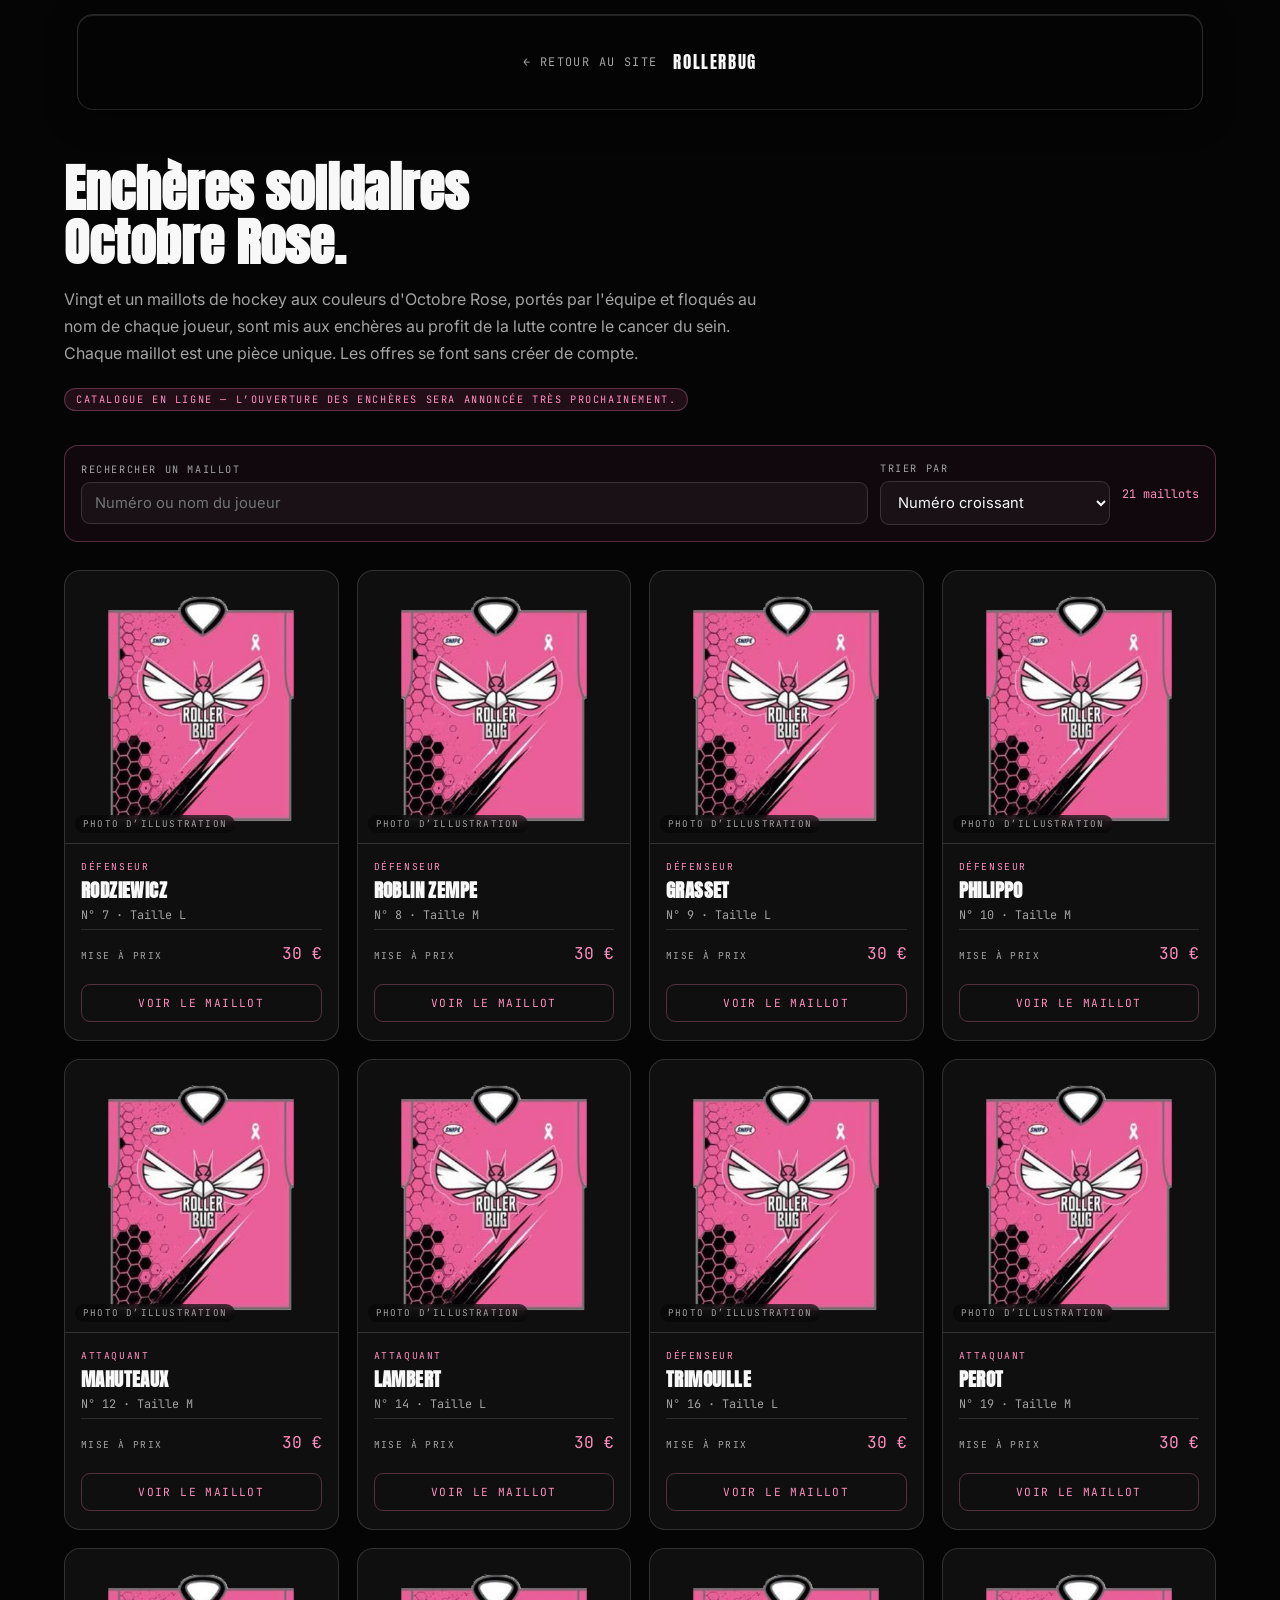
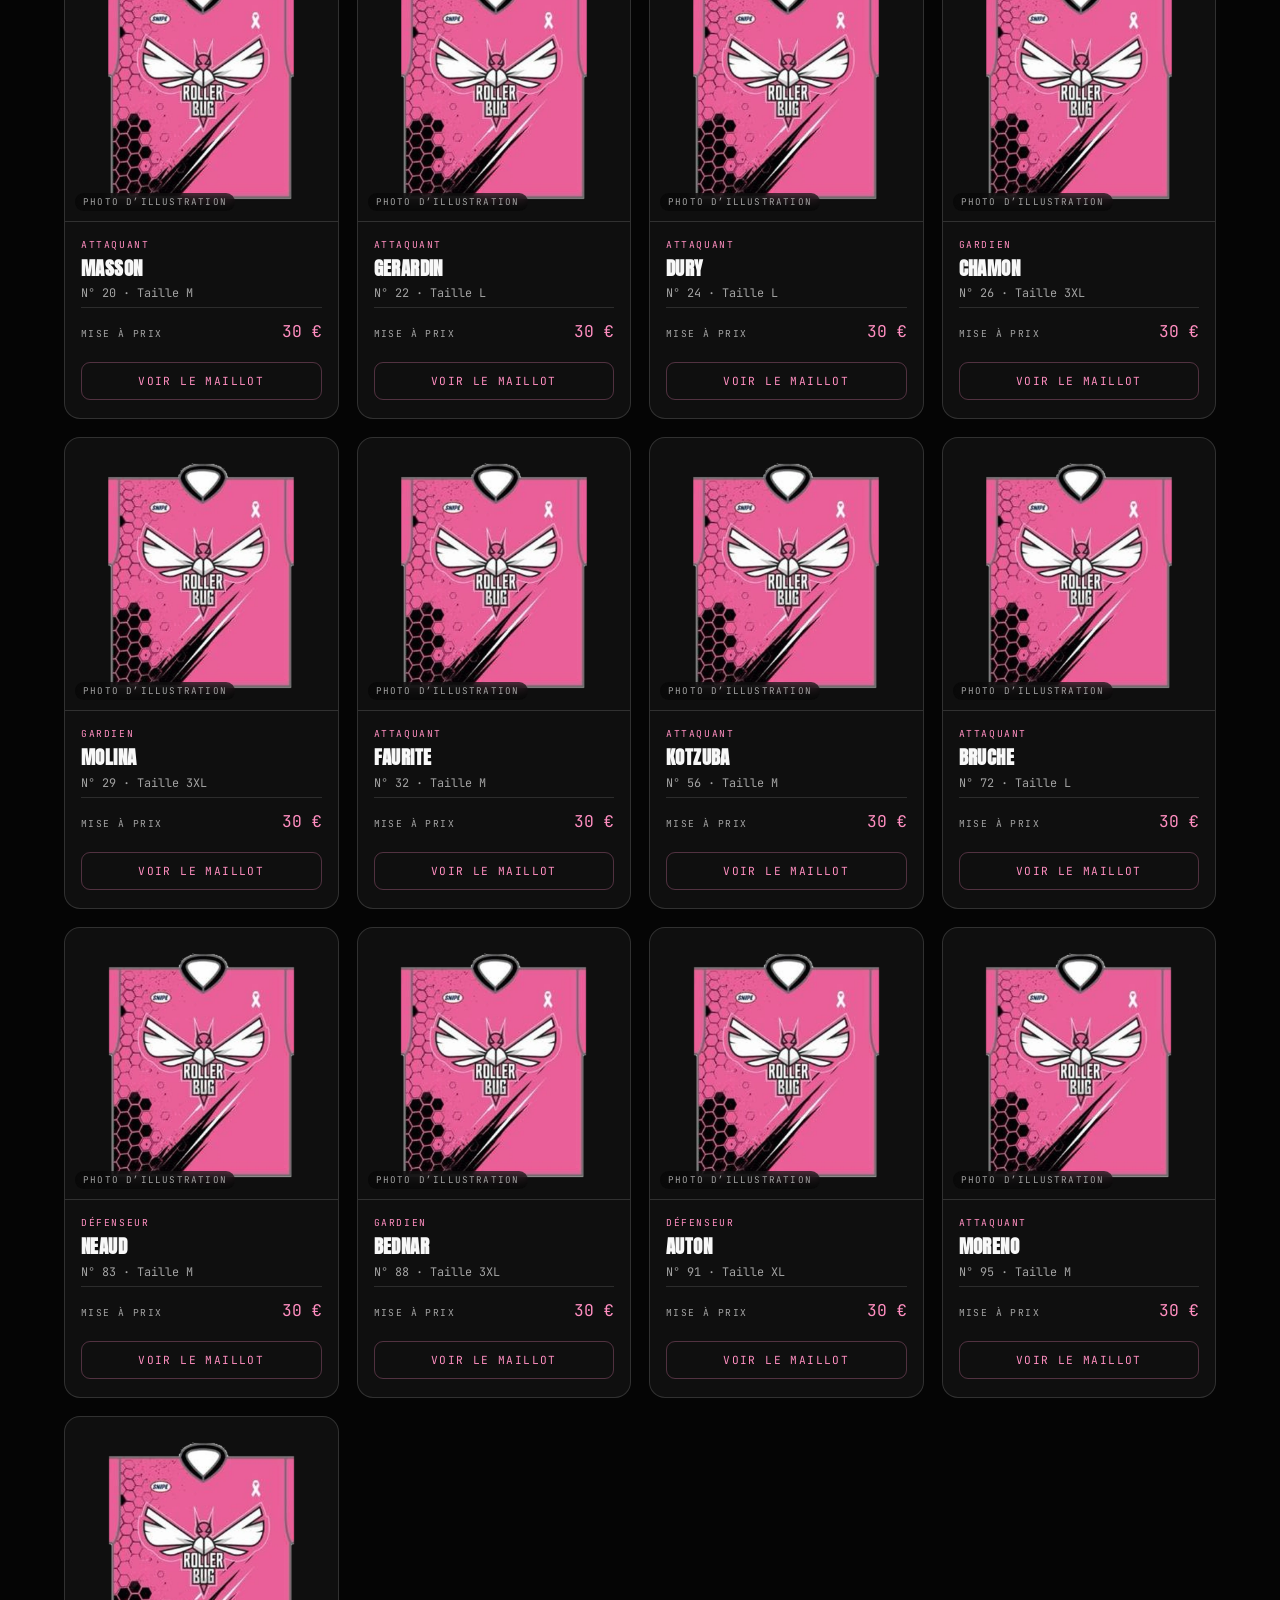
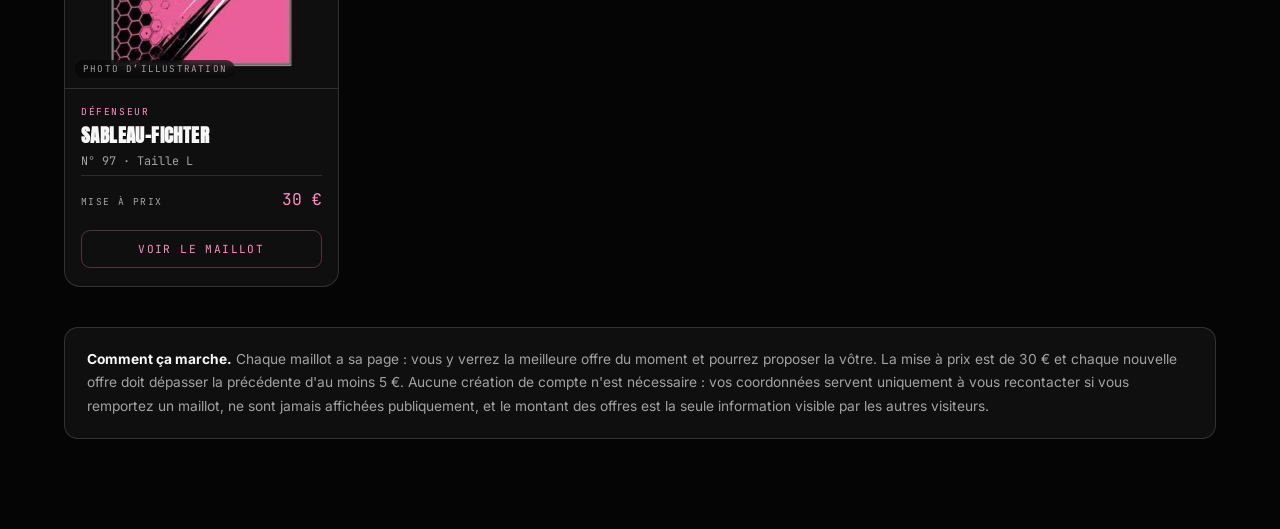
==== octobre-rose/index.html @ 17c829af "Mise a jour du site - 24/10/2026 13:17:34,67" ====
<!DOCTYPE html>
<html lang="fr" class="no-js">
<head>
<meta charset="UTF-8">
<meta name="viewport" content="width=device-width, initial-scale=1">
<title>Enchères solidaires Octobre Rose — Roller Bug Saint-Médard</title>
<meta name="description" content="Vingt et un maillots de hockey aux couleurs d'Octobre Rose mis aux enchères par le Roller Bug Saint-Médard, au profit de la lutte contre le cancer du sein.">
<link rel="icon" href="../images/logo.webp">
<link rel="preconnect" href="https://fonts.googleapis.com">
<link rel="preconnect" href="https://fonts.gstatic.com" crossorigin>
<link href="https://fonts.googleapis.com/css2?family=Anton&family=Inter:wght@400;500;600;700;800&family=JetBrains+Mono:wght@500;700&display=swap" rel="stylesheet">
<link rel="stylesheet" href="../css/style.css">
<link rel="stylesheet" href="../css/encheres.css">
</head>
<body>

<header class="or-entete">
  <div class="or-entete-inner">
    <a class="or-retour" href="../index.html">← Retour au site</a>
    <a class="or-marque" href="../index.html">ROLLERBUG</a>
  </div>
</header>

<main class="or-page">

  <h1 class="or-titre-page">Enchères solidaires<br>Octobre Rose.</h1>
  <p class="or-chapo">
    Vingt et un maillots de hockey aux couleurs d'Octobre Rose, portés par
    l'équipe et floqués au nom de chaque joueur, sont mis aux enchères au
    profit de la lutte contre le cancer du sein. Chaque maillot est une pièce
    unique. Les offres se font sans créer de compte.
  </p>

  <!-- Statut de l'opération, écrit par js/encheres-catalogue.js. Le contenu
       ci-dessous reste affiché si le JavaScript ne répond pas. -->
  <p id="orStatut" style="margin-top:20px;">
    <span class="or-badge">Catalogue en ligne — l'ouverture des enchères sera annoncée très prochainement.</span>
  </p>

  <div class="or-filtres">
    <div class="or-champ">
      <label for="orRecherche">Rechercher un maillot</label>
      <input type="search" id="orRecherche" placeholder="Numéro ou nom du joueur" autocomplete="off">
    </div>
    <div class="or-champ" style="flex:0 1 230px;">
      <label for="orTri">Trier par</label>
      <select id="orTri">
        <option value="numero">Numéro croissant</option>
        <option value="nom">Nom du joueur</option>
        <option value="offre-desc">Enchère la plus élevée</option>
        <option value="offre-asc">Enchère la moins élevée</option>
      </select>
    </div>
    <span class="or-compte" id="orCompte">21 maillots</span>
  </div>

  <!-- Contenu de secours : les 21 cartes écrites en dur, comme partout
       ailleurs sur le site. Elles s'affichent telles quelles sans JavaScript,
       et js/encheres-catalogue.js les remplace par les montants à jour.
       À régénérer avec les données — ne pas modifier une carte à la main. -->
  <div class="or-grille" id="orGrille">
      <a class="or-maillot" href="maillot.html?n=7"><div class="or-maillot-visuel" style="background-image:url(&quot;../images/octobre-rose/maillot-exemple.webp&quot;);" role="img" aria-label="Modèle du maillot Octobre Rose du Roller Bug"><span class="or-maillot-attente">Photo d’illustration</span></div><div class="or-maillot-corps"><span class="or-maillot-poste">Défenseur</span><h3 class="or-maillot-nom">RODZIEWICZ</h3><span class="or-maillot-meta">N° 7 · Taille L</span><div class="or-maillot-prix"><span class="or-maillot-prix-libelle">Mise à prix</span><span class="or-maillot-prix-valeur">30 €</span></div><span class="or-maillot-action">Voir le maillot</span></div></a>
      <a class="or-maillot" href="maillot.html?n=8"><div class="or-maillot-visuel" style="background-image:url(&quot;../images/octobre-rose/maillot-exemple.webp&quot;);" role="img" aria-label="Modèle du maillot Octobre Rose du Roller Bug"><span class="or-maillot-attente">Photo d’illustration</span></div><div class="or-maillot-corps"><span class="or-maillot-poste">Défenseur</span><h3 class="or-maillot-nom">ROBLIN ZEMPE</h3><span class="or-maillot-meta">N° 8 · Taille M</span><div class="or-maillot-prix"><span class="or-maillot-prix-libelle">Mise à prix</span><span class="or-maillot-prix-valeur">30 €</span></div><span class="or-maillot-action">Voir le maillot</span></div></a>
      <a class="or-maillot" href="maillot.html?n=9"><div class="or-maillot-visuel" style="background-image:url(&quot;../images/octobre-rose/maillot-exemple.webp&quot;);" role="img" aria-label="Modèle du maillot Octobre Rose du Roller Bug"><span class="or-maillot-attente">Photo d’illustration</span></div><div class="or-maillot-corps"><span class="or-maillot-poste">Défenseur</span><h3 class="or-maillot-nom">GRASSET</h3><span class="or-maillot-meta">N° 9 · Taille L</span><div class="or-maillot-prix"><span class="or-maillot-prix-libelle">Mise à prix</span><span class="or-maillot-prix-valeur">30 €</span></div><span class="or-maillot-action">Voir le maillot</span></div></a>
      <a class="or-maillot" href="maillot.html?n=10"><div class="or-maillot-visuel" style="background-image:url(&quot;../images/octobre-rose/maillot-exemple.webp&quot;);" role="img" aria-label="Modèle du maillot Octobre Rose du Roller Bug"><span class="or-maillot-attente">Photo d’illustration</span></div><div class="or-maillot-corps"><span class="or-maillot-poste">Défenseur</span><h3 class="or-maillot-nom">PHILIPPO</h3><span class="or-maillot-meta">N° 10 · Taille M</span><div class="or-maillot-prix"><span class="or-maillot-prix-libelle">Mise à prix</span><span class="or-maillot-prix-valeur">30 €</span></div><span class="or-maillot-action">Voir le maillot</span></div></a>
      <a class="or-maillot" href="maillot.html?n=12"><div class="or-maillot-visuel" style="background-image:url(&quot;../images/octobre-rose/maillot-exemple.webp&quot;);" role="img" aria-label="Modèle du maillot Octobre Rose du Roller Bug"><span class="or-maillot-attente">Photo d’illustration</span></div><div class="or-maillot-corps"><span class="or-maillot-poste">Attaquant</span><h3 class="or-maillot-nom">MAHUTEAUX</h3><span class="or-maillot-meta">N° 12 · Taille M</span><div class="or-maillot-prix"><span class="or-maillot-prix-libelle">Mise à prix</span><span class="or-maillot-prix-valeur">30 €</span></div><span class="or-maillot-action">Voir le maillot</span></div></a>
      <a class="or-maillot" href="maillot.html?n=14"><div class="or-maillot-visuel" style="background-image:url(&quot;../images/octobre-rose/maillot-exemple.webp&quot;);" role="img" aria-label="Modèle du maillot Octobre Rose du Roller Bug"><span class="or-maillot-attente">Photo d’illustration</span></div><div class="or-maillot-corps"><span class="or-maillot-poste">Attaquant</span><h3 class="or-maillot-nom">LAMBERT</h3><span class="or-maillot-meta">N° 14 · Taille L</span><div class="or-maillot-prix"><span class="or-maillot-prix-libelle">Mise à prix</span><span class="or-maillot-prix-valeur">30 €</span></div><span class="or-maillot-action">Voir le maillot</span></div></a>
      <a class="or-maillot" href="maillot.html?n=16"><div class="or-maillot-visuel" style="background-image:url(&quot;../images/octobre-rose/maillot-exemple.webp&quot;);" role="img" aria-label="Modèle du maillot Octobre Rose du Roller Bug"><span class="or-maillot-attente">Photo d’illustration</span></div><div class="or-maillot-corps"><span class="or-maillot-poste">Défenseur</span><h3 class="or-maillot-nom">TRIMOUILLE</h3><span class="or-maillot-meta">N° 16 · Taille L</span><div class="or-maillot-prix"><span class="or-maillot-prix-libelle">Mise à prix</span><span class="or-maillot-prix-valeur">30 €</span></div><span class="or-maillot-action">Voir le maillot</span></div></a>
      <a class="or-maillot" href="maillot.html?n=19"><div class="or-maillot-visuel" style="background-image:url(&quot;../images/octobre-rose/maillot-exemple.webp&quot;);" role="img" aria-label="Modèle du maillot Octobre Rose du Roller Bug"><span class="or-maillot-attente">Photo d’illustration</span></div><div class="or-maillot-corps"><span class="or-maillot-poste">Attaquant</span><h3 class="or-maillot-nom">PEROT</h3><span class="or-maillot-meta">N° 19 · Taille M</span><div class="or-maillot-prix"><span class="or-maillot-prix-libelle">Mise à prix</span><span class="or-maillot-prix-valeur">30 €</span></div><span class="or-maillot-action">Voir le maillot</span></div></a>
      <a class="or-maillot" href="maillot.html?n=20"><div class="or-maillot-visuel" style="background-image:url(&quot;../images/octobre-rose/maillot-exemple.webp&quot;);" role="img" aria-label="Modèle du maillot Octobre Rose du Roller Bug"><span class="or-maillot-attente">Photo d’illustration</span></div><div class="or-maillot-corps"><span class="or-maillot-poste">Attaquant</span><h3 class="or-maillot-nom">MASSON</h3><span class="or-maillot-meta">N° 20 · Taille M</span><div class="or-maillot-prix"><span class="or-maillot-prix-libelle">Mise à prix</span><span class="or-maillot-prix-valeur">30 €</span></div><span class="or-maillot-action">Voir le maillot</span></div></a>
      <a class="or-maillot" href="maillot.html?n=22"><div class="or-maillot-visuel" style="background-image:url(&quot;../images/octobre-rose/maillot-exemple.webp&quot;);" role="img" aria-label="Modèle du maillot Octobre Rose du Roller Bug"><span class="or-maillot-attente">Photo d’illustration</span></div><div class="or-maillot-corps"><span class="or-maillot-poste">Attaquant</span><h3 class="or-maillot-nom">GERARDIN</h3><span class="or-maillot-meta">N° 22 · Taille L</span><div class="or-maillot-prix"><span class="or-maillot-prix-libelle">Mise à prix</span><span class="or-maillot-prix-valeur">30 €</span></div><span class="or-maillot-action">Voir le maillot</span></div></a>
      <a class="or-maillot" href="maillot.html?n=24"><div class="or-maillot-visuel" style="background-image:url(&quot;../images/octobre-rose/maillot-exemple.webp&quot;);" role="img" aria-label="Modèle du maillot Octobre Rose du Roller Bug"><span class="or-maillot-attente">Photo d’illustration</span></div><div class="or-maillot-corps"><span class="or-maillot-poste">Attaquant</span><h3 class="or-maillot-nom">DURY</h3><span class="or-maillot-meta">N° 24 · Taille L</span><div class="or-maillot-prix"><span class="or-maillot-prix-libelle">Mise à prix</span><span class="or-maillot-prix-valeur">30 €</span></div><span class="or-maillot-action">Voir le maillot</span></div></a>
      <a class="or-maillot" href="maillot.html?n=26"><div class="or-maillot-visuel" style="background-image:url(&quot;../images/octobre-rose/maillot-exemple.webp&quot;);" role="img" aria-label="Modèle du maillot Octobre Rose du Roller Bug"><span class="or-maillot-attente">Photo d’illustration</span></div><div class="or-maillot-corps"><span class="or-maillot-poste">Gardien</span><h3 class="or-maillot-nom">CHAMON</h3><span class="or-maillot-meta">N° 26 · Taille 3XL</span><div class="or-maillot-prix"><span class="or-maillot-prix-libelle">Mise à prix</span><span class="or-maillot-prix-valeur">30 €</span></div><span class="or-maillot-action">Voir le maillot</span></div></a>
      <a class="or-maillot" href="maillot.html?n=29"><div class="or-maillot-visuel" style="background-image:url(&quot;../images/octobre-rose/maillot-exemple.webp&quot;);" role="img" aria-label="Modèle du maillot Octobre Rose du Roller Bug"><span class="or-maillot-attente">Photo d’illustration</span></div><div class="or-maillot-corps"><span class="or-maillot-poste">Gardien</span><h3 class="or-maillot-nom">MOLINA</h3><span class="or-maillot-meta">N° 29 · Taille 3XL</span><div class="or-maillot-prix"><span class="or-maillot-prix-libelle">Mise à prix</span><span class="or-maillot-prix-valeur">30 €</span></div><span class="or-maillot-action">Voir le maillot</span></div></a>
      <a class="or-maillot" href="maillot.html?n=32"><div class="or-maillot-visuel" style="background-image:url(&quot;../images/octobre-rose/maillot-exemple.webp&quot;);" role="img" aria-label="Modèle du maillot Octobre Rose du Roller Bug"><span class="or-maillot-attente">Photo d’illustration</span></div><div class="or-maillot-corps"><span class="or-maillot-poste">Attaquant</span><h3 class="or-maillot-nom">FAURITE</h3><span class="or-maillot-meta">N° 32 · Taille M</span><div class="or-maillot-prix"><span class="or-maillot-prix-libelle">Mise à prix</span><span class="or-maillot-prix-valeur">30 €</span></div><span class="or-maillot-action">Voir le maillot</span></div></a>
      <a class="or-maillot" href="maillot.html?n=56"><div class="or-maillot-visuel" style="background-image:url(&quot;../images/octobre-rose/maillot-exemple.webp&quot;);" role="img" aria-label="Modèle du maillot Octobre Rose du Roller Bug"><span class="or-maillot-attente">Photo d’illustration</span></div><div class="or-maillot-corps"><span class="or-maillot-poste">Attaquant</span><h3 class="or-maillot-nom">KOTZUBA</h3><span class="or-maillot-meta">N° 56 · Taille M</span><div class="or-maillot-prix"><span class="or-maillot-prix-libelle">Mise à prix</span><span class="or-maillot-prix-valeur">30 €</span></div><span class="or-maillot-action">Voir le maillot</span></div></a>
      <a class="or-maillot" href="maillot.html?n=72"><div class="or-maillot-visuel" style="background-image:url(&quot;../images/octobre-rose/maillot-exemple.webp&quot;);" role="img" aria-label="Modèle du maillot Octobre Rose du Roller Bug"><span class="or-maillot-attente">Photo d’illustration</span></div><div class="or-maillot-corps"><span class="or-maillot-poste">Attaquant</span><h3 class="or-maillot-nom">BRUCHE</h3><span class="or-maillot-meta">N° 72 · Taille L</span><div class="or-maillot-prix"><span class="or-maillot-prix-libelle">Mise à prix</span><span class="or-maillot-prix-valeur">30 €</span></div><span class="or-maillot-action">Voir le maillot</span></div></a>
      <a class="or-maillot" href="maillot.html?n=83"><div class="or-maillot-visuel" style="background-image:url(&quot;../images/octobre-rose/maillot-exemple.webp&quot;);" role="img" aria-label="Modèle du maillot Octobre Rose du Roller Bug"><span class="or-maillot-attente">Photo d’illustration</span></div><div class="or-maillot-corps"><span class="or-maillot-poste">Défenseur</span><h3 class="or-maillot-nom">NEAUD</h3><span class="or-maillot-meta">N° 83 · Taille M</span><div class="or-maillot-prix"><span class="or-maillot-prix-libelle">Mise à prix</span><span class="or-maillot-prix-valeur">30 €</span></div><span class="or-maillot-action">Voir le maillot</span></div></a>
      <a class="or-maillot" href="maillot.html?n=88"><div class="or-maillot-visuel" style="background-image:url(&quot;../images/octobre-rose/maillot-exemple.webp&quot;);" role="img" aria-label="Modèle du maillot Octobre Rose du Roller Bug"><span class="or-maillot-attente">Photo d’illustration</span></div><div class="or-maillot-corps"><span class="or-maillot-poste">Gardien</span><h3 class="or-maillot-nom">BEDNAR</h3><span class="or-maillot-meta">N° 88 · Taille 3XL</span><div class="or-maillot-prix"><span class="or-maillot-prix-libelle">Mise à prix</span><span class="or-maillot-prix-valeur">30 €</span></div><span class="or-maillot-action">Voir le maillot</span></div></a>
      <a class="or-maillot" href="maillot.html?n=91"><div class="or-maillot-visuel" style="background-image:url(&quot;../images/octobre-rose/maillot-exemple.webp&quot;);" role="img" aria-label="Modèle du maillot Octobre Rose du Roller Bug"><span class="or-maillot-attente">Photo d’illustration</span></div><div class="or-maillot-corps"><span class="or-maillot-poste">Défenseur</span><h3 class="or-maillot-nom">AUTON</h3><span class="or-maillot-meta">N° 91 · Taille XL</span><div class="or-maillot-prix"><span class="or-maillot-prix-libelle">Mise à prix</span><span class="or-maillot-prix-valeur">30 €</span></div><span class="or-maillot-action">Voir le maillot</span></div></a>
      <a class="or-maillot" href="maillot.html?n=95"><div class="or-maillot-visuel" style="background-image:url(&quot;../images/octobre-rose/maillot-exemple.webp&quot;);" role="img" aria-label="Modèle du maillot Octobre Rose du Roller Bug"><span class="or-maillot-attente">Photo d’illustration</span></div><div class="or-maillot-corps"><span class="or-maillot-poste">Attaquant</span><h3 class="or-maillot-nom">MORENO</h3><span class="or-maillot-meta">N° 95 · Taille M</span><div class="or-maillot-prix"><span class="or-maillot-prix-libelle">Mise à prix</span><span class="or-maillot-prix-valeur">30 €</span></div><span class="or-maillot-action">Voir le maillot</span></div></a>
      <a class="or-maillot" href="maillot.html?n=97"><div class="or-maillot-visuel" style="background-image:url(&quot;../images/octobre-rose/maillot-exemple.webp&quot;);" role="img" aria-label="Modèle du maillot Octobre Rose du Roller Bug"><span class="or-maillot-attente">Photo d’illustration</span></div><div class="or-maillot-corps"><span class="or-maillot-poste">Défenseur</span><h3 class="or-maillot-nom">SABLEAU-FICHTER</h3><span class="or-maillot-meta">N° 97 · Taille L</span><div class="or-maillot-prix"><span class="or-maillot-prix-libelle">Mise à prix</span><span class="or-maillot-prix-valeur">30 €</span></div><span class="or-maillot-action">Voir le maillot</span></div></a>
    </div>

  <p class="or-vide" id="orVide" hidden>
    Aucun maillot ne correspond à cette recherche.
  </p>

  <noscript>
    <p class="or-vide">
      Le catalogue des maillots a besoin de JavaScript pour s'afficher.
      Vous pouvez nous écrire à <strong>rollerbugcontact@gmail.com</strong>
      pour connaître les maillots disponibles.
    </p>
  </noscript>

  <div class="or-note">
    <strong>Comment ça marche.</strong> Chaque maillot a sa page : vous y
    verrez la meilleure offre du moment et pourrez proposer la vôtre. La mise
    à prix est de 30 € et chaque nouvelle offre doit dépasser la précédente
    d'au moins 5 €. Aucune création de compte n'est nécessaire : vos
    coordonnées servent uniquement à vous recontacter si vous remportez un
    maillot, ne sont jamais affichées publiquement, et le montant des offres
    est la seule information visible par les autres visiteurs.
  </div>

</main>

<script>document.documentElement.className = 'js';</script>
<script src="../js/octobre-rose-donnees.js"></script>
<script src="../js/encheres-donnees.js"></script>
<script src="../js/encheres-catalogue.js"></script>
</body>
</html>
---- css/style.css ----
:root{
    --night-0:#050505;
    --night-1:#0d0d0d;
    --night-2:#11111199;
    --gold:#f7c600;
    --gold-dim:#a17f00;
    --gold-glow: rgba(247,198,0,0.55);
    --ink:#f8f8f8;
    --ink-dim:#a3a3a3;
    --line: rgba(248,248,248,0.12);
    --glass-bg: rgba(255,255,255,0.045);
    --glass-bg-strong: rgba(255,255,255,0.08);
    --glass-border: rgba(255,255,255,0.14);
    --glass-gold: rgba(247,198,0,0.16);
    --glass-blur: blur(22px) saturate(160%);
    --header-h: 86px;
    /* Distance parcourue à l'apparition. Mise à 0 en mouvement réduit :
       l'élément se contente alors d'un fondu, sans déplacement. */
    --reveal-y: 34px;
    /* Une teinte par discipline, pour repérer les créneaux d'un coup d'œil
       dans le planning. Volontairement peu saturées pour rester dans le ton
       du site plutôt que de virer à l'arc-en-ciel. */
    --d-patinage:#7fb3ff;
    --d-baby:#6fe0a8;
    --d-freestyle:#c98bff;
    --d-hockey:#f7c600;
    --d-roller-sport:#ff9f5a;
    /* Coche dessinée en SVG, utilisée en masque : elle prend la couleur du
       texte du bouton actif, sans fichier image à charger. */
    --coche:url("data:image/svg+xml,%3Csvg xmlns='http://www.w3.org/2000/svg' viewBox='0 0 16 16'%3E%3Cpath d='M13.5 4.5 6.5 12 2.5 8.2l1.2-1.2 2.8 2.7 5.8-6.2z' fill='%23000'/%3E%3C/svg%3E");

    /* Bandeau d'événement sans image : dégradé maison, posé SOUS l'image.
       Si le fichier est absent ou mal nommé, c'est lui qu'on voit — jamais
       un rectangle vide. */
    --event-degrade:linear-gradient(135deg, #241d00 0%, #0d0d0d 55%, #1a1408 100%);
  }
  .js:not(.motion-full){--reveal-y:0px;}
  *{margin:0;padding:0;box-sizing:border-box;}
  html{scroll-behavior:smooth;}
  body{
    background:var(--night-0);
    color:var(--ink);
    font-family:'Inter',sans-serif;
    overflow-x:hidden;
    position:relative;
  }
  ::selection{background:var(--gold);color:var(--night-0);}

  /* ---------- Liquid glass base ---------- */
  .glass{
    position:relative;
    background:
      linear-gradient(155deg, var(--glass-bg-strong) 0%, var(--glass-bg) 55%, transparent 100%),
      var(--glass-bg);
    -webkit-backdrop-filter:var(--glass-blur);
    backdrop-filter:var(--glass-blur);
    border:1px solid var(--glass-border);
    border-radius:20px;
    box-shadow:
      0 8px 32px rgba(0,0,0,0.45),
      inset 0 1px 0 rgba(255,255,255,0.14),
      inset 0 0 40px rgba(247,198,0,0.03);
    overflow:hidden;
  }
  .glass::before{
    content:'';
    position:absolute;
    top:0; left:0; right:0;
    height:1px;
    background:linear-gradient(90deg, transparent, rgba(255,255,255,0.5), transparent);
  }
  .glass::after{
    content:'';
    position:absolute;
    top:-40%; left:-10%;
    width:70%; height:120%;
    background:radial-gradient(ellipse at top left, rgba(255,255,255,0.06), transparent 60%);
    pointer-events:none;
  }
  .glass:hover{
    border-color:var(--glass-gold);
    box-shadow:
      0 8px 40px rgba(0,0,0,0.5),
      inset 0 1px 0 rgba(255,255,255,0.18),
      inset 0 0 50px rgba(247,198,0,0.06);
    transition:border-color .3s ease, box-shadow .3s ease;
  }

  /* ---------- Starfield canvas ---------- */
  #stars{
    position:fixed;
    inset:0;
    z-index:0;
    background:
      radial-gradient(ellipse 120% 80% at 50% 0%, #161616 0%, var(--night-0) 55%),
      var(--night-0);
  }

  /* ---------- Logo watermark in background ---------- */
  .logo-bg{
    position:fixed;
    top:50%;
    left:50%;
    width:min(1400px, 160vw);
    transform:translate(-50%,-50%);
    opacity:0.16;
    filter:drop-shadow(0 0 80px rgba(247,198,0,0.15));
    z-index:0;
    pointer-events:none;
    user-select:none;
  }

  .content{position:relative; z-index:2;}

  /* ---------- Nav ---------- */
  header{
    position:fixed;
    top:0; left:0; right:0;
    z-index:50;
    display:flex;
    align-items:center;
    justify-content:space-between;
    padding:18px 6vw;
    margin:14px 6vw 0;
    -webkit-backdrop-filter:var(--glass-blur);
    backdrop-filter:var(--glass-blur);
    background:linear-gradient(155deg, var(--glass-bg-strong), var(--glass-bg));
    border:1px solid var(--glass-border);
    border-radius:16px;
    box-shadow:0 8px 32px rgba(0,0,0,0.4), inset 0 1px 0 rgba(255,255,255,0.12);
    width:calc(100% - 12vw);
  }
  .brand{
    display:flex;
    align-items:center;
    gap:12px;
    font-family:'Anton',sans-serif;
    font-size:22px;
    letter-spacing:1px;
  }
  .brand img{height:34px; width:auto;}
  /* Le logo de l'en-tête est un lien : on annule le style de lien par défaut */
  a.brand{
    text-decoration:none;
    color:inherit;
    cursor:pointer;
    transition:opacity .25s ease;
  }
  a.brand:hover{opacity:.75;}
  a.brand img{transition:filter .25s ease;}
  a.brand:hover img{filter:drop-shadow(0 0 14px var(--gold-glow));}
  nav ul{
    list-style:none;
    display:flex;
    gap:22px;
  }
  nav a{
    color:var(--ink-dim);
    text-decoration:none;
    font-size:13px;
    font-weight:600;
    letter-spacing:1.2px;
    text-transform:uppercase;
    position:relative;
    white-space:nowrap;   /* un libellé ne doit jamais casser sur deux lignes */
    transition:color .25s ease;
  }
  nav a::after{
    content:'';
    position:absolute;
    left:0; bottom:-6px;
    width:0%; height:2px;
    background:var(--gold);
    transition:width .25s ease;
  }
  nav a:hover{color:var(--ink);}
  nav a:hover::after{width:100%;}

  /* ---------- Sous-menus du menu principal ----------
     Ouverture au survol et au focus en CSS pur : le sous-menu étant un enfant
     du <li>, il reste ouvert quand la souris descend du titre vers les liens.
     Le padding-top de .sous-menu sert de pont invisible au-dessus du panneau,
     pour que ce trajet ne passe jamais « à côté » de la zone survolée. */
  /* Le titre et sa flèche forment un bloc insécable : sans ça, avec neuf
     rubriques dans la barre, la flèche passe à la ligne sous le libellé. */
  .a-sous-menu{
    position:relative;
    display:inline-flex;
    align-items:center;
    white-space:nowrap;
  }

  .nav-fleche{
    display:inline-block;
    flex:0 0 auto;
    margin-left:4px;
    width:12px; height:12px;
    padding:0;
    background:none;
    border:none;
    cursor:pointer;
    vertical-align:middle;
    position:relative;
  }
  .nav-fleche::before{
    content:'';
    position:absolute;
    top:50%; left:50%;
    width:5px; height:5px;
    margin:-4px 0 0 -3px;
    border-right:1.5px solid var(--ink-dim);
    border-bottom:1.5px solid var(--ink-dim);
    transform:rotate(45deg);
    transition:transform .25s ease, border-color .25s ease;
  }
  .a-sous-menu:hover > .nav-fleche::before,
  .a-sous-menu:focus-within > .nav-fleche::before,
  .a-sous-menu.ouvert > .nav-fleche::before{ border-color:var(--gold); }
  .a-sous-menu.ouvert > .nav-fleche::before{ transform:rotate(-135deg); margin-top:-1px; }
  .nav-fleche:focus-visible{ outline:2px solid var(--gold); outline-offset:2px; border-radius:3px; }

  .sous-menu{
    position:absolute;
    top:100%; left:-20px;
    min-width:236px;
    margin:0;
    padding:16px 0 0;     /* le pont invisible */
    list-style:none;
    display:block;
    opacity:0;
    visibility:hidden;
    transform:translateY(-6px);
    transition:opacity .22s ease, transform .22s ease, visibility 0s linear .22s;
    z-index:60;
  }
  /* Le panneau lui-même : dessiné sous le pont, pas dessus. */
  .sous-menu::before{
    content:'';
    position:absolute;
    inset:16px 0 0 0;
    background:linear-gradient(155deg, #141414, #090909);
    border:1px solid var(--glass-border);
    border-radius:12px;
    box-shadow:0 18px 44px rgba(0,0,0,.6);
    z-index:-1;
  }
  .a-sous-menu:hover > .sous-menu,
  .a-sous-menu:focus-within > .sous-menu,
  .a-sous-menu.ouvert > .sous-menu{
    opacity:1;
    visibility:visible;
    transform:translateY(0);
    transition:opacity .22s ease, transform .22s ease, visibility 0s;
  }

  .sous-menu li{ position:relative; }
  nav .sous-menu a{
    display:block;
    padding:11px 20px;
    font-size:12px;
    letter-spacing:.9px;
    white-space:normal;
    border-left:2px solid transparent;
    transition:color .2s ease, border-color .2s ease, background .2s ease;
  }
  /* Le soulignement coulissant est réservé au menu principal. */
  nav .sous-menu a::after{ display:none; }
  nav .sous-menu a:hover,
  nav .sous-menu a:focus-visible{
    color:var(--gold);
    border-left-color:var(--gold);
    background:rgba(247,198,0,.06);
  }
  nav .sous-menu a:focus-visible{ outline:none; }
  /* Échap referme, même si le focus ou la souris sont restés sur la rubrique.
     Placée après les règles d'ouverture, cette règle l'emporte à égalité de
     spécificité. Elle est retirée dès que la souris ou le focus quittent. */
  .a-sous-menu.echap > .sous-menu{
    opacity:0;
    visibility:hidden;
    transform:translateY(-6px);
  }

  /* Titre souligné tant que son panneau est ouvert. */
  .a-sous-menu:hover > a::after,
  .a-sous-menu:focus-within > a::after,
  .a-sous-menu.ouvert > a::after{ width:100%; }

  @media(prefers-reduced-motion: reduce){
    .sous-menu{ transition:none; }
  }

  .nav-toggle{
    display:none;
    flex-direction:column;
    justify-content:center;
    align-items:center;
    gap:5px;
    width:36px;
    height:36px;
    background:none;
    border:none;
    cursor:pointer;
    padding:0;
  }
  .nav-toggle span{
    display:block;
    width:100%;
    height:2px;
    background:var(--ink);
    border-radius:2px;
    transition:transform .25s ease, opacity .2s ease;
  }
  .nav-toggle.open span:nth-child(1){transform:translateY(7px) rotate(45deg);}
  .nav-toggle.open span:nth-child(2){opacity:0;}
  .nav-toggle.open span:nth-child(3){transform:translateY(-7px) rotate(-45deg);}

  /* 9 entrées de menu : entre 1200 et 1500px on resserre les libellés,
     en dessous de 1200px la barre ne tient plus et on bascule en hamburger
     plus tôt qu'un site à 5 rubriques. */
  @media(max-width:1500px){
    nav ul{gap:16px;}
    nav a{font-size:12px; letter-spacing:.9px;}
  }
  @media(max-width:1200px){
    /* ---------- Sous-menus du menu principal ----------
     Ouverture au survol et au focus en CSS pur : le sous-menu étant un enfant
     du <li>, il reste ouvert quand la souris descend du titre vers les liens.
     Le padding-top de .sous-menu sert de pont invisible au-dessus du panneau,
     pour que ce trajet ne passe jamais « à côté » de la zone survolée. */
  /* Le titre et sa flèche forment un bloc insécable : sans ça, avec neuf
     rubriques dans la barre, la flèche passe à la ligne sous le libellé. */
  .a-sous-menu{
    position:relative;
    display:inline-flex;
    align-items:center;
    white-space:nowrap;
  }

  .nav-fleche{
    display:inline-block;
    flex:0 0 auto;
    margin-left:4px;
    width:12px; height:12px;
    padding:0;
    background:none;
    border:none;
    cursor:pointer;
    vertical-align:middle;
    position:relative;
  }
  .nav-fleche::before{
    content:'';
    position:absolute;
    top:50%; left:50%;
    width:5px; height:5px;
    margin:-4px 0 0 -3px;
    border-right:1.5px solid var(--ink-dim);
    border-bottom:1.5px solid var(--ink-dim);
    transform:rotate(45deg);
    transition:transform .25s ease, border-color .25s ease;
  }
  .a-sous-menu:hover > .nav-fleche::before,
  .a-sous-menu:focus-within > .nav-fleche::before,
  .a-sous-menu.ouvert > .nav-fleche::before{ border-color:var(--gold); }
  .a-sous-menu.ouvert > .nav-fleche::before{ transform:rotate(-135deg); margin-top:-1px; }
  .nav-fleche:focus-visible{ outline:2px solid var(--gold); outline-offset:2px; border-radius:3px; }

  .sous-menu{
    position:absolute;
    top:100%; left:-20px;
    min-width:236px;
    margin:0;
    padding:16px 0 0;     /* le pont invisible */
    list-style:none;
    display:block;
    opacity:0;
    visibility:hidden;
    transform:translateY(-6px);
    transition:opacity .22s ease, transform .22s ease, visibility 0s linear .22s;
    z-index:60;
  }
  /* Le panneau lui-même : dessiné sous le pont, pas dessus. */
  .sous-menu::before{
    content:'';
    position:absolute;
    inset:16px 0 0 0;
    background:linear-gradient(155deg, #141414, #090909);
    border:1px solid var(--glass-border);
    border-radius:12px;
    box-shadow:0 18px 44px rgba(0,0,0,.6);
    z-index:-1;
  }
  .a-sous-menu:hover > .sous-menu,
  .a-sous-menu:focus-within > .sous-menu,
  .a-sous-menu.ouvert > .sous-menu{
    opacity:1;
    visibility:visible;
    transform:translateY(0);
    transition:opacity .22s ease, transform .22s ease, visibility 0s;
  }

  .sous-menu li{ position:relative; }
  nav .sous-menu a{
    display:block;
    padding:11px 20px;
    font-size:12px;
    letter-spacing:.9px;
    white-space:normal;
    border-left:2px solid transparent;
    transition:color .2s ease, border-color .2s ease, background .2s ease;
  }
  /* Le soulignement coulissant est réservé au menu principal. */
  nav .sous-menu a::after{ display:none; }
  nav .sous-menu a:hover,
  nav .sous-menu a:focus-visible{
    color:var(--gold);
    border-left-color:var(--gold);
    background:rgba(247,198,0,.06);
  }
  nav .sous-menu a:focus-visible{ outline:none; }
  /* Échap referme, même si le focus ou la souris sont restés sur la rubrique.
     Placée après les règles d'ouverture, cette règle l'emporte à égalité de
     spécificité. Elle est retirée dès que la souris ou le focus quittent. */
  .a-sous-menu.echap > .sous-menu{
    opacity:0;
    visibility:hidden;
    transform:translateY(-6px);
  }

  /* Titre souligné tant que son panneau est ouvert. */
  .a-sous-menu:hover > a::after,
  .a-sous-menu:focus-within > a::after,
  .a-sous-menu.ouvert > a::after{ width:100%; }

  /* Les ancres internes visées par les sous-menus : même dégagement que les
     sections, sinon l'en-tête fixe recouvre le bloc visé. */
  #clubHistory, #infrastructures, #teamList, #coachesGrid,
  #portesOuvertes, #commentSInscrire, #docLinks, .disc-card{
    scroll-margin-top:110px;
  }

  @media(prefers-reduced-motion: reduce){
    .sous-menu{ transition:none; }
  }

  .nav-toggle{display:flex;}
    nav{
      display:block;
      position:fixed;
      top:calc(var(--header-h) + 10px);
      left:6vw;
      right:6vw;
      max-height:0;
      opacity:0;
      overflow:hidden;
      pointer-events:none;
      -webkit-backdrop-filter:blur(22px) saturate(160%);
      backdrop-filter:blur(22px) saturate(160%);
      background:linear-gradient(155deg, rgba(17,17,17,0.97), rgba(5,5,5,0.97));
      border:1px solid var(--glass-border);
      border-radius:16px;
      box-shadow:0 8px 32px rgba(0,0,0,0.6), inset 0 1px 0 rgba(255,255,255,0.12);
      transition:max-height .3s ease, opacity .25s ease;
      z-index:49;
    }
    nav.open{
      max-height:70vh;
      opacity:1;
      pointer-events:auto;
      overflow-y:auto;
    }
    nav ul{
      flex-direction:column;
      gap:0;
      padding:8px 22px;
    }
    nav ul li{border-bottom:1px solid var(--line);}
    nav ul li:last-child{border-bottom:none;}
    nav a{display:block; padding:16px 0;}

    /* En dessous de 1200px le menu devient une liste dépliante : le sous-menu
       reprend sa place dans le flux et s'ouvre en accordéon. */
    .a-sous-menu{
      display:grid;
      grid-template-columns:1fr auto;
      align-items:center;
    }
    .nav-fleche{
      width:44px; height:44px;   /* cible tactile confortable */
      margin:0;
      justify-self:end;
    }
    .nav-fleche::before{ width:7px; height:7px; margin:-5px 0 0 -4px; }
    .sous-menu{
      grid-column:1 / -1;
      position:static;
      min-width:0;
      padding:0;
      opacity:1;
      visibility:visible;
      transform:none;
      max-height:0;
      overflow:hidden;
      transition:max-height .3s ease;
    }
    .sous-menu::before{ display:none; }
    .a-sous-menu.ouvert > .sous-menu{ max-height:520px; }
    /* Sur écran tactile, le survol ne doit pas déplier tout seul. */
    .a-sous-menu:hover > .sous-menu,
    .a-sous-menu:focus-within > .sous-menu{ max-height:0; }
    .a-sous-menu.ouvert > .sous-menu{ max-height:520px; }
    nav .sous-menu a{
      padding:12px 0 12px 16px;
      border-left:2px solid var(--line);
      font-size:12px;
    }
    nav .sous-menu li:last-child a{ padding-bottom:16px; }
    nav .sous-menu li{ border-bottom:none; }

  }

  /* ---------- Hero ---------- */
  .hero{
    min-height:100vh;
    display:flex;
    flex-direction:column;
    align-items:center;
    justify-content:center;
    text-align:center;
    padding:120px 6vw 80px;
    position:relative;
  }
  .hero-logo{
    width:min(340px, 46vw);
    filter: drop-shadow(0 0 50px var(--gold-glow));
    animation: float 7s ease-in-out infinite;
    margin-bottom:8px;
  }
  @keyframes float{
    0%,100%{transform:translateY(0);}
    50%{transform:translateY(-14px);}
  }
  .eyebrow{
    font-family:'JetBrains Mono', monospace;
    font-size:12px;
    letter-spacing:4px;
    color:var(--gold);
    text-transform:uppercase;
    margin-bottom:18px;
  }
  h1.title{
    font-family:'Anton', sans-serif;
    font-size:clamp(3.2rem, 11vw, 8.5rem);
    line-height:0.9;
    letter-spacing:2px;
    background:linear-gradient(180deg, #ffffff 0%, var(--gold) 120%);
    -webkit-background-clip:text;
    background-clip:text;
    color:transparent;
    text-shadow:0 0 60px rgba(242,194,48,0.15);
  }
  .tagline{
    margin-top:22px;
    font-size:clamp(1rem, 2vw, 1.3rem);
    color:var(--ink-dim);
    max-width:560px;
    font-weight:500;
  }
  .tagline strong{color:var(--ink); font-weight:700;}
  .cta-row{
    margin-top:44px;
    display:flex;
    gap:18px;
    flex-wrap:wrap;
    justify-content:center;
  }
  .btn{
    font-family:'Inter',sans-serif;
    font-weight:700;
    font-size:13px;
    letter-spacing:1.5px;
    text-transform:uppercase;
    padding:16px 34px;
    border-radius:2px;
    text-decoration:none;
    display:inline-block;
    transition:transform .2s ease, box-shadow .2s ease, background .2s ease;
    clip-path:polygon(10px 0, 100% 0, calc(100% - 10px) 100%, 0 100%);
  }
  .btn-primary{
    background:var(--gold);
    color:var(--night-0);
  }
  .btn-primary:hover{
    transform:translateY(-3px);
    box-shadow:0 10px 30px var(--gold-glow);
  }
  .btn-ghost{
    background:linear-gradient(155deg, var(--glass-bg-strong), var(--glass-bg));
    -webkit-backdrop-filter:var(--glass-blur);
    backdrop-filter:var(--glass-blur);
    border:1px solid var(--glass-border);
    color:var(--ink);
  }
  .btn-ghost:hover{
    border-color:var(--gold);
    color:var(--gold);
    transform:translateY(-3px);
    box-shadow:0 8px 24px rgba(0,0,0,0.4);
  }
  .hero-stats{
    margin-top:64px;
    display:flex;
    gap:0;
    flex-wrap:wrap;
    justify-content:center;
    padding:6px;
  }
  .hstat{
    padding:20px 32px;
    text-align:center;
    position:relative;
  }
  .hstat:not(:last-child)::after{
    content:'';
    position:absolute;
    right:0; top:15%;
    width:1px; height:70%;
    background:var(--glass-border);
  }
  .hstat .num{
    font-family:'Anton',sans-serif;
    font-size:1.9rem;
    color:var(--gold);
    line-height:1;
  }
  .hstat .label{
    margin-top:8px;
    font-size:11px;
    letter-spacing:1px;
    text-transform:uppercase;
    color:var(--ink-dim);
    max-width:120px;
  }
  @media(max-width:600px){ .hstat{padding:16px 18px;} .hstat:not(:last-child)::after{display:none;} }

  .scroll-cue{
    position:absolute;
    bottom:36px;
    font-family:'JetBrains Mono', monospace;
    font-size:11px;
    letter-spacing:3px;
    color:var(--ink-dim);
    display:flex;
    flex-direction:column;
    align-items:center;
    gap:10px;
  }
  .scroll-cue .line{
    width:1px; height:40px;
    background:linear-gradient(var(--gold), transparent);
    animation:pulse 2s ease-in-out infinite;
  }
  @keyframes pulse{0%,100%{opacity:.3;}50%{opacity:1;}}

  /* ---------- Ticker ---------- */
  .ticker-wrap{
    margin:0 6vw;
    border-radius:16px;
    background:linear-gradient(155deg, var(--glass-bg-strong), var(--glass-bg));
    -webkit-backdrop-filter:var(--glass-blur);
    backdrop-filter:var(--glass-blur);
    border:1px solid var(--glass-border);
    box-shadow:inset 0 1px 0 rgba(255,255,255,0.1);
    overflow:hidden;
    padding:16px 0;
  }
  .ticker{
    display:flex;
    width:max-content;
    animation:scroll 26s linear infinite;
  }
  .ticker span{
    font-family:'Anton',sans-serif;
    font-size:22px;
    letter-spacing:3px;
    padding:0 28px;
    color:var(--ink-dim);
    text-transform:uppercase;
    white-space:nowrap;
  }
  .ticker span.gold{color:var(--gold);}
  @keyframes scroll{
    from{transform:translateX(0);}
    to{transform:translateX(-50%);}
  }

  /* ---------- Section base ---------- */
  section{
    padding:130px 6vw;
    max-width:1280px;
    margin:0 auto;
    position:relative;
  }
  .section-tag{
    font-family:'JetBrains Mono', monospace;
    font-size:12px;
    letter-spacing:4px;
    color:var(--gold);
    text-transform:uppercase;
    margin-bottom:16px;
    display:flex;
    align-items:center;
    gap:12px;
  }
  .section-tag::before{
    content:'';
    width:24px; height:1px;
    background:var(--gold);
  }
  h2.section-title{
    font-family:'Anton',sans-serif;
    font-size:clamp(2.2rem, 5vw, 4rem);
    letter-spacing:1px;
    line-height:1.02;
    max-width:820px;
  }

  /* ---------- About / Nid ---------- */
  .about-grid{
    display:grid;
    grid-template-columns:1.1fr 0.9fr;
    gap:60px;
    margin-top:56px;
    align-items:start;
  }
  @media(max-width:900px){ .about-grid{grid-template-columns:1fr;} }
  .about-text p{
    color:var(--ink-dim);
    font-size:1.05rem;
    line-height:1.85;
    margin-bottom:22px;
  }
  .about-text p strong{color:var(--ink);}
  .stat-grid{
    display:grid;
    grid-template-columns:1fr 1fr;
    gap:14px;
  }
  .stat{
    padding:28px 24px;
  }
  .stat .num{
    font-family:'Anton',sans-serif;
    font-size:2.6rem;
    color:var(--gold);
    line-height:1;
  }
  .stat .label{
    margin-top:10px;
    font-size:12px;
    letter-spacing:1.5px;
    text-transform:uppercase;
    color:var(--ink-dim);
  }

  .section-lead{
    margin-top:22px;
    color:var(--ink-dim);
    font-size:1.05rem;
    max-width:640px;
    line-height:1.7;
  }

  /* ---------- Bandeau d'actualités ----------
     Cinq rendez-vous : une grille de 6 colonnes leur donne un rythme 3 + 2
     plutôt que cinq colonnes identiques et étroites. Les deux cartes du bas
     s'élargissent, ce qui aère la section sans changer le contenu. */
  .news-band{
    margin-top:44px;
    display:grid;
    grid-template-columns:repeat(6, 1fr);
    gap:16px;
  }
  .news-item{ grid-column:span 2; }
  /* Ne s'applique QUE s'il y a exactement cinq actualités : avec six, tout
     revient sagement à trois par ligne. */
  .news-item:nth-child(4):nth-last-child(2),
  .news-item:nth-child(5):nth-last-child(1){ grid-column:span 3; }
  /* Et quand il y en a exactement quatre : deux par ligne, à parts égales. */
  .news-item:nth-child(1):nth-last-child(4),
  .news-item:nth-child(2):nth-last-child(3),
  .news-item:nth-child(3):nth-last-child(2),
  .news-item:nth-child(4):nth-last-child(1){ grid-column:span 3; }
  /* Exactement deux : une moitié chacune, plutôt qu'un tiers de ligne vide. */
  .news-item:nth-child(1):nth-last-child(2),
  .news-item:nth-child(2):nth-last-child(1){ grid-column:span 3; }
  /* Et une seule actualité occupe toute la largeur. */
  .news-item:only-child{ grid-column:span 6; }

  .news-item{
    position:relative;
    display:flex;
    flex-direction:column;
    gap:12px;
    min-height:168px;
    padding:24px 24px 22px;
    text-decoration:none;
    color:inherit;
    overflow:hidden;
    background:
      radial-gradient(120% 140% at 0% 0%, rgba(247,198,0,.07), transparent 58%),
      linear-gradient(155deg, var(--glass-bg-strong), var(--glass-bg));
    -webkit-backdrop-filter:var(--glass-blur);
    backdrop-filter:var(--glass-blur);
    border:1px solid var(--glass-border);
    border-radius:16px;
    transition:transform .3s cubic-bezier(.2,.7,.3,1),
               border-color .3s ease,
               box-shadow .3s ease,
               background .3s ease;
  }
  /* Accent doré en haut à gauche. Un simple liseré sur toute la hauteur, comme
     avant, faisait cinq barres identiques ; ce trait court qui s'étire au
     survol donne le même code couleur sans l'effet « code-barres ». */
  .news-item::before{
    content:'';
    position:absolute;
    top:0; left:0;
    width:46px; height:3px;
    background:var(--gold);
    border-radius:0 0 3px 0;
    transition:width .34s cubic-bezier(.2,.7,.3,1);
  }
  .news-item:hover,
  .news-item:focus-visible{
    transform:translateY(-4px);
    border-color:var(--glass-gold);
    box-shadow:0 16px 40px rgba(0,0,0,.45), 0 0 0 1px rgba(247,198,0,.12) inset;
  }
  .news-item:hover::before,
  .news-item:focus-visible::before{ width:100%; }
  .news-item:focus-visible{
    outline:2px solid var(--gold);
    outline-offset:3px;
  }

  .news-entete{
    display:flex;
    align-items:center;
    justify-content:space-between;
    gap:12px;
  }
  /* L'indication temporelle : un badge, pas une ligne de texte perdue. */
  .news-date{
    display:inline-block;
    padding:5px 11px;
    font-family:'JetBrains Mono', monospace;
    font-size:10.5px;
    font-weight:700;
    letter-spacing:1.3px;
    text-transform:uppercase;
    color:var(--gold);
    background:rgba(247,198,0,.10);
    border:1px solid rgba(247,198,0,.28);
    border-radius:999px;
    white-space:nowrap;
  }
  .news-fleche{
    font-size:1rem;
    line-height:1;
    color:var(--ink-dim);
    transition:color .25s ease, transform .3s cubic-bezier(.2,.7,.3,1);
  }
  .news-item:hover .news-fleche,
  .news-item:focus-visible .news-fleche{
    color:var(--gold);
    transform:translateX(4px);
  }
  .news-item--externe:hover .news-fleche,
  .news-item--externe:focus-visible .news-fleche{
    transform:translate(3px, -3px);
  }

  /* Carte à plusieurs rencontres : elle n'est plus cliquable d'un bloc, chaque
     rencontre a son bouton. Pas de flèche dans l'en-tête, pour ne pas laisser
     croire que la carte entière mène quelque part. */
  .news-item--multi{ cursor:default; }
  .news-item--multi:hover{ transform:none; }
  .news-liens{
    display:flex;
    flex-wrap:wrap;
    gap:8px;
    margin-top:14px;
  }
  .news-lien{
    display:inline-flex;
    align-items:center;
    gap:6px;
    padding:8px 14px;
    font-size:.78rem;
    font-weight:700;
    letter-spacing:.4px;
    color:var(--ink);
    text-decoration:none;
    background:rgba(255,255,255,.05);
    border:1px solid var(--glass-border);
    border-radius:999px;
    transition:color .2s ease, border-color .2s ease, background .2s ease, transform .2s ease;
  }
  .news-lien:hover,
  .news-lien:focus-visible{
    color:var(--gold);
    border-color:var(--gold);
    background:rgba(247,198,0,.10);
    transform:translateY(-2px);
  }
  .news-lien:focus-visible{ outline:2px solid var(--gold); outline-offset:2px; }

  .news-title{
    font-family:'Anton',sans-serif;
    font-size:1.2rem;
    line-height:1.18;
    letter-spacing:.4px;
    color:var(--ink);
    transition:color .25s ease;
  }
  .news-item:hover .news-title,
  .news-item:focus-visible .news-title{ color:var(--gold); }

  /* Poussé en bas : les lieux s'alignent d'une carte à l'autre, même quand un
     titre tient sur deux lignes. */
  .news-place{
    margin-top:auto;
    padding-top:4px;
    color:var(--ink-dim);
    font-size:.82rem;
    line-height:1.55;
  }

  @media(max-width:1080px){
    .news-band{ grid-template-columns:repeat(2, 1fr); gap:14px; }
    /* Toutes les largeurs du bureau sont annulées ici, sinon une carte prévue
       pour trois colonnes déborderait de la grille à deux colonnes. */
    .news-item,
    .news-item:nth-child(1):nth-last-child(4),
    .news-item:nth-child(2):nth-last-child(3),
    .news-item:nth-child(3):nth-last-child(2),
    .news-item:nth-child(4):nth-last-child(1),
    .news-item:nth-child(1):nth-last-child(2),
    .news-item:nth-child(2):nth-last-child(1),
    .news-item:nth-child(4):nth-last-child(2),
    .news-item:nth-child(5):nth-last-child(1){ grid-column:span 1; }
    /* Une carte seule en fin de ligne prend toute la largeur. */
    .news-item:last-child:nth-child(odd){ grid-column:span 2; }
    .news-item:only-child{ grid-column:span 2; }
  }
  @media(max-width:640px){
    .news-band{ grid-template-columns:1fr; gap:12px; }
    .news-item,
    .news-item:last-child:nth-child(odd),
    .news-item:only-child,
    .news-item:nth-child(1):nth-last-child(4),
    .news-item:nth-child(2):nth-last-child(3),
    .news-item:nth-child(3):nth-last-child(2),
    .news-item:nth-child(4):nth-last-child(1),
    .news-item:nth-child(1):nth-last-child(2),
    .news-item:nth-child(2):nth-last-child(1),
    .news-item:nth-child(4):nth-last-child(2),
    .news-item:nth-child(5):nth-last-child(1){ grid-column:span 1; }
    .news-item{ min-height:0; padding:20px; gap:10px; }
    /* Carte à plusieurs rencontres : elle n'est plus cliquable d'un bloc, chaque
     rencontre a son bouton. Pas de flèche dans l'en-tête, pour ne pas laisser
     croire que la carte entière mène quelque part. */
  .news-item--multi{ cursor:default; }
  .news-item--multi:hover{ transform:none; }
  .news-liens{
    display:flex;
    flex-wrap:wrap;
    gap:8px;
    margin-top:14px;
  }
  .news-lien{
    display:inline-flex;
    align-items:center;
    gap:6px;
    padding:8px 14px;
    font-size:.78rem;
    font-weight:700;
    letter-spacing:.4px;
    color:var(--ink);
    text-decoration:none;
    background:rgba(255,255,255,.05);
    border:1px solid var(--glass-border);
    border-radius:999px;
    transition:color .2s ease, border-color .2s ease, background .2s ease, transform .2s ease;
  }
  .news-lien:hover,
  .news-lien:focus-visible{
    color:var(--gold);
    border-color:var(--gold);
    background:rgba(247,198,0,.10);
    transform:translateY(-2px);
  }
  .news-lien:focus-visible{ outline:2px solid var(--gold); outline-offset:2px; }

  .news-title{ font-size:1.1rem; }
  }
  @media(prefers-reduced-motion: reduce){
    .news-item, .news-item::before, .news-fleche{ transition:none; }
    .news-item:hover, .news-item:focus-visible{ transform:none; }
  }


  /* ---------- Barre de suivi verticale ---------- */
  .progress-rail{
    position:fixed;
    top:50%;
    right:26px;
    transform:translateY(-50%);
    z-index:40;
    display:flex;
    flex-direction:column;
    align-items:center;
    gap:16px;
  }
  .progress-track{
    position:relative;
    width:2px;
    height:120px;
    background:var(--line);
    border-radius:2px;
    overflow:hidden;
  }
  .progress-fill{
    position:absolute;
    top:0; left:0; right:0;
    height:0%;
    background:linear-gradient(180deg, var(--gold), var(--gold-dim));
  }
  .progress-dots{
    display:flex;
    flex-direction:column;
    gap:12px;
  }
  .progress-dot{
    width:9px; height:9px;
    padding:0;
    border-radius:50%;
    border:1px solid var(--glass-border);
    background:transparent;
    cursor:pointer;
    transition:background .25s ease, border-color .25s ease, transform .25s ease;
  }
  .progress-dot:hover{border-color:var(--gold); transform:scale(1.35);}
  .progress-dot.active{background:var(--gold); border-color:var(--gold);}
  /* Masquée quand la fenêtre devient trop étroite pour l'accueillir sans gêner le contenu */
  @media(max-width:1100px){ .progress-rail{display:none;} }

  /* ---------- Instagram embed ---------- */
  .insta-embed{
    margin-top:50px;
    min-height:200px;
    padding:20px;
  }

  /* ---------- Consentement aux cookies ---------- */

  /* Réservé aux lecteurs d'écran. */
  .sr-only{
    position:absolute; width:1px; height:1px;
    margin:-1px; padding:0; border:0;
    clip:rect(0 0 0 0); clip-path:inset(50%);
    overflow:hidden; white-space:nowrap;
  }

  /* --- Encart qui remplace un contenu tiers non autorisé --- */
  .consent-encart{
    display:flex;
    flex-direction:column;
    align-items:center;
    justify-content:center;
    text-align:center;
    gap:10px;
    padding:38px 24px;
  }
  .consent-encart-ico{ font-size:1.9rem; }
  .consent-encart h3{
    font-family:'Anton',sans-serif;
    font-size:1.15rem;
    letter-spacing:.5px;
  }
  .consent-encart p{
    color:var(--ink-dim);
    font-size:.88rem;
    line-height:1.6;
    max-width:52ch;
  }
  .consent-encart-actions{
    display:flex;
    flex-wrap:wrap;
    gap:12px;
    justify-content:center;
    margin-top:10px;
  }

  /* --- Bandeau bas de page --- */
  .cookie-bandeau{
    position:fixed;
    left:16px; right:16px; bottom:16px;
    z-index:80;
    display:flex;
    flex-wrap:wrap;
    align-items:center;
    justify-content:space-between;
    gap:18px;
    max-width:1100px;
    margin:0 auto;
    padding:22px 26px;
    color:var(--ink);
    background:linear-gradient(155deg, #141414, #090909);
    border:1px solid var(--glass-border);
    border-radius:16px;
    box-shadow:0 20px 56px rgba(0,0,0,.7);
    animation:cookie-arrive .35s ease both;
  }
  /* .btn impose display:inline-block, qui bat la règle par défaut de [hidden]. */
  .cookie-bandeau[hidden]{ display:none !important; }
  @keyframes cookie-arrive{ from{ opacity:0; transform:translateY(14px); } to{ opacity:1; transform:none; } }
  @media(prefers-reduced-motion: reduce){ .cookie-bandeau{ animation:none; } }

  .cookie-bandeau-texte{ flex:1 1 380px; min-width:0; }
  .cookie-bandeau-texte strong{
    display:block;
    font-size:.95rem;
    margin-bottom:6px;
  }
  .cookie-bandeau-texte p{
    color:var(--ink-dim);
    font-size:.85rem;
    line-height:1.6;
  }
  .cookie-bandeau-texte a{ color:var(--gold); }
  .cookie-bandeau-actions{
    display:flex;
    flex-wrap:wrap;
    gap:10px;
    flex:0 0 auto;
  }
  /* Accepter et refuser ont exactement le même poids visuel côté taille :
     seule la couleur distingue l'action principale. */
  .cookie-bandeau-actions .btn{ padding:13px 22px; font-size:12px; }

  @media(max-width:720px){
    .cookie-bandeau{ left:10px; right:10px; bottom:10px; padding:20px; }
    .cookie-bandeau-actions{ width:100%; }
    .cookie-bandeau-actions .btn{ flex:1 1 auto; text-align:center; }
  }

  /* --- Panneau de réglages --- */
  .cookie-dlg{
    position:fixed; inset:0; margin:auto;
    width:min(520px, 94vw); max-height:88vh; overflow-y:auto;
    padding:30px 30px 26px;
    color:var(--ink);
    background:linear-gradient(155deg, #141414, #090909);
    border:1px solid var(--glass-border);
    border-radius:20px;
    box-shadow:0 24px 70px rgba(0,0,0,.7);
  }
  .cookie-dlg::backdrop{ background:rgba(0,0,0,.72); backdrop-filter:blur(4px); }
  .cookie-dlg h3{
    font-family:'Anton',sans-serif;
    font-size:1.5rem;
    letter-spacing:.5px;
    margin-bottom:8px;
  }
  .cookie-intro{ color:var(--ink-dim); font-size:.85rem; line-height:1.6; }

  .cookie-cat{
    margin-top:22px;
    padding-top:20px;
    border-top:1px solid var(--line);
  }
  .cookie-cat-entete{
    display:flex;
    align-items:center;
    justify-content:space-between;
    gap:14px;
    margin-bottom:8px;
  }
  .cookie-cat p{ color:var(--ink-dim); font-size:.85rem; line-height:1.65; }
  .cookie-toujours{
    font-family:'JetBrains Mono', monospace;
    font-size:11px;
    letter-spacing:1px;
    text-transform:uppercase;
    color:var(--gold-dim);
  }

  .cookie-switch{
    position:relative;
    display:inline-block;
    width:46px; height:26px;
    flex:0 0 auto;
    cursor:pointer;
  }
  .cookie-switch input{
    position:absolute; opacity:0;
    width:100%; height:100%; margin:0; cursor:pointer;
  }
  .cookie-switch > span[aria-hidden]{
    position:absolute; inset:0;
    background:rgba(255,255,255,.12);
    border:1px solid var(--glass-border);
    border-radius:999px;
    transition:background .25s ease, border-color .25s ease;
    pointer-events:none;
  }
  .cookie-switch > span[aria-hidden]::after{
    content:'';
    position:absolute;
    top:3px; left:3px;
    width:18px; height:18px;
    border-radius:50%;
    background:var(--ink-dim);
    transition:transform .25s ease, background .25s ease;
  }
  .cookie-switch input:checked + span[aria-hidden]{
    background:var(--gold);
    border-color:var(--gold);
  }
  .cookie-switch input:checked + span[aria-hidden]::after{
    transform:translateX(20px);
    background:var(--night-0);
  }
  .cookie-switch input:focus-visible + span[aria-hidden]{
    outline:2px solid var(--gold);
    outline-offset:3px;
  }

  .cookie-dlg-actions{
    display:flex;
    flex-wrap:wrap;
    gap:12px;
    justify-content:flex-end;
    margin-top:26px;
  }
  .cookie-dlg-actions .btn{ padding:13px 22px; font-size:12px; }
  @media(max-width:520px){
    .cookie-dlg{ padding:26px 20px 22px; }
    .cookie-dlg-actions .btn{ flex:1 1 auto; text-align:center; }
  }

  /* ---------- Infra cards ---------- */
  .infra-row{
    margin-top:70px;
    display:grid;
    grid-template-columns:1fr 1fr;
    gap:20px;
  }
  @media(max-width:820px){ .infra-row{grid-template-columns:1fr;} }
  .infra-card{padding:36px 32px;}
  .infra-card h3{
    font-family:'Anton',sans-serif;
    font-size:1.3rem;
    letter-spacing:0.5px;
    margin-bottom:18px;
    color:var(--gold);
  }
  .infra-card ul{list-style:none;}
  .infra-card li{
    color:var(--ink-dim);
    font-size:.92rem;
    line-height:1.7;
    padding-left:16px;
    position:relative;
    margin-bottom:8px;
  }
  .infra-card li::before{
    content:'—';
    position:absolute; left:0; color:var(--gold-dim);
  }
  .infra-card li strong{color:var(--ink);}

  /* ---------- Disciplines ---------- */
  .disc-grid{
    margin-top:50px;
    display:grid;
    grid-template-columns:repeat(3,1fr);
    gap:16px;
  }
  @media(max-width:900px){ .disc-grid{grid-template-columns:1fr 1fr;} }
  @media(max-width:600px){ .disc-grid{grid-template-columns:1fr;} }
  .disc-card{
    padding:38px 30px;
  }
  .disc-ico{font-size:1.8rem; margin-bottom:16px;}
  .disc-card h3{
    font-family:'Anton',sans-serif;
    font-size:1.25rem;
    margin-bottom:12px;
    letter-spacing:0.5px;
  }
  .disc-card p{
    color:var(--ink-dim);
    font-size:.9rem;
    line-height:1.65;
    margin-bottom:18px;
  }
  .disc-tarif{
    font-family:'JetBrains Mono', monospace;
    font-size:12px;
    letter-spacing:1px;
    color:var(--gold);
    text-transform:uppercase;
  }

  /* ---------- Événements & stages ----------
     Même grille que les disciplines, mais chaque carte porte un bandeau et
     s'ouvre en fiche détaillée. La carte entière est cliquable (role="button"
     + tabindex sur l'<article>), d'où le curseur et l'anneau de focus. */
  .event-grid{
    margin-top:50px;
    display:grid;
    grid-template-columns:repeat(3,1fr);
    gap:16px;
  }
  @media(max-width:900px){ .event-grid{grid-template-columns:1fr 1fr;} }
  @media(max-width:600px){ .event-grid{grid-template-columns:1fr;} }

  .event-card{
    display:flex;
    flex-direction:column;
    overflow:hidden;
    padding:0;
    cursor:pointer;
    text-align:left;
  }
  .event-card:focus-visible{
    outline:2px solid var(--gold);
    outline-offset:3px;
  }
  .event-banniere{
    position:relative;
    aspect-ratio:16 / 9;
    max-width:100%;
    background-image:var(--event-degrade);
    background-size:cover;
    background-position:center;
    border-bottom:1px solid var(--glass-border);
  }
  .event-ico{
    position:absolute;
    left:18px; bottom:14px;
    width:46px; height:46px;
    display:flex; align-items:center; justify-content:center;
    font-size:1.5rem;
    border-radius:12px;
    background:rgba(5,5,5,.72);
    border:1px solid var(--glass-border);
    -webkit-backdrop-filter:blur(8px);
    backdrop-filter:blur(8px);
  }
  .event-corps{
    flex:1;
    display:flex;
    flex-direction:column;
    padding:26px 26px 24px;
  }
  .event-card h3{
    font-family:'Anton',sans-serif;
    font-size:1.25rem;
    margin-bottom:12px;
    letter-spacing:0.5px;
  }
  .event-resume{
    color:var(--ink-dim);
    font-size:.9rem;
    line-height:1.65;
    margin-bottom:18px;
    /* Le résumé reste court sur la carte : le texte complet est dans la fiche. */
    display:-webkit-box;
    -webkit-line-clamp:4;
    -webkit-box-orient:vertical;
    overflow:hidden;
  }
  .event-corps .disc-tarif{ margin-top:auto; }
  /* Compte à rebours : deux lignes discrètes sous la date, pour qu'on voie
     d'un coup d'œil si l'événement approche. */
  .event-timer{
    margin-top:12px;
    padding-top:12px;
    border-top:1px solid var(--line);
  }
  .event-timer-libelle{
    display:block;
    font-size:.7rem;
    letter-spacing:1.4px;
    text-transform:uppercase;
    color:var(--ink-dim);
    margin-bottom:4px;
  }
  .event-timer-valeur{
    font-family:'JetBrains Mono', monospace;
    font-size:.95rem;
    font-weight:700;
    color:var(--gold);
    font-variant-numeric:tabular-nums;
  }
  .event-timer--encours .event-timer-valeur{ color:#6fe0a8; }
  .event-timer--passe .event-timer-valeur{
    color:var(--ink-dim);
    font-weight:400;
    font-size:.85rem;
  }

  .event-plus{
    margin-top:14px;
    font-size:.82rem;
    font-weight:700;
    color:var(--ink-dim);
    transition:color .25s ease, transform .25s ease;
  }
  .event-card:hover .event-plus,
  .event-card:focus-visible .event-plus{
    color:var(--gold);
    transform:translateX(4px);
  }

  /* --- Fiche détaillée --- */
  .event-dlg{
    /* Même correctif de centrage que la fenêtre de compte : le « *{margin:0} »
       du site annule le « margin:auto » que le navigateur applique aux <dialog>. */
    position:fixed; inset:0; margin:auto;
    width:min(640px, 94vw); max-height:90vh; overflow-y:auto;
    padding:0; border:none; border-radius:20px;
    color:var(--ink);
    background:linear-gradient(155deg, #141414, #090909);
    border:1px solid var(--glass-border);
    box-shadow:0 24px 70px rgba(0,0,0,.7);
  }
  .event-dlg::backdrop{background:rgba(0,0,0,.72); backdrop-filter:blur(4px);}
  .event-dlg .compte-fermer{
    z-index:2;
    width:34px; height:34px; border-radius:50%;
    background:rgba(5,5,5,.6);
    -webkit-backdrop-filter:blur(8px);
    backdrop-filter:blur(8px);
    color:var(--ink);
  }
  .event-dlg-banniere{
    aspect-ratio:16 / 7;
    max-width:100%;
    position:relative;
    background-image:var(--event-degrade);
    background-size:cover;
    background-position:center;
    border-bottom:1px solid var(--glass-border);
  }
  .event-dlg-corps{ padding:28px 30px 32px; }
  .event-dlg-corps h3{
    font-family:'Anton',sans-serif;
    font-size:1.7rem;
    letter-spacing:.5px;
    margin-bottom:10px;
  }
  .event-dlg-lieu{
    margin-top:12px;
    font-size:.85rem;
    color:var(--ink-dim);
  }
  .event-dlg-texte{ margin-top:20px; }
  .event-dlg-texte p{
    color:var(--ink-dim);
    font-size:.95rem;
    line-height:1.75;
    margin-bottom:14px;
  }
  .event-dlg-texte p:last-child{ margin-bottom:0; }
  /* Affiche détaillée de l'événement, sous le texte : le document PDF reste la
     référence, l'image n'est là que pour donner le programme d'un coup d'œil. */
  .event-visuel{
    display:block;
    /* Les affiches sont tantôt larges, tantôt verticales : on les borne dans
       les deux sens pour qu'une affiche portrait n'occupe pas trois écrans. */
    width:auto;
    max-width:100%;
    height:auto;
    max-height:min(620px, 70vh);
    margin:22px auto 0;
    border-radius:12px;
    border:1px solid var(--glass-border);
  }
  .event-banniere, .event-dlg-banniere{ background-repeat:no-repeat; }
  .event-dlg-pdf{ margin-top:26px; }
  /* .btn impose display:inline-block, qui l'emporte sur la règle par défaut
     du navigateur pour [hidden] : sans ce !important, le bouton resterait
     visible sur les événements qui n'ont pas de document. */
  .event-dlg-pdf[hidden], .event-dlg-lieu[hidden], .event-dlg .disc-tarif[hidden]{
    display:none !important;
  }
  @media(max-width:600px){
    .event-dlg{ width:100vw; max-height:100vh; border-radius:0; }
    .event-dlg-corps{ padding:24px 20px 28px; }
    .event-dlg-corps h3{ font-size:1.35rem; }
  }

  /* ---------- Planning hebdomadaire ----------
     Une teinte par discipline, reprise sur le filtre, sur l'onglet et sur le
     créneau : on retrouve la même couleur du bouton jusqu'à la carte. */
  .cal-disc-patinage{ --disc:var(--d-patinage); }
  .cal-disc-baby{ --disc:var(--d-baby); }
  .cal-disc-freestyle{ --disc:var(--d-freestyle); }
  .cal-disc-hockey{ --disc:var(--d-hockey); }

  /* --- Filtres --- */
  .cal-filters{
    margin-top:44px;
    display:flex;
    flex-wrap:wrap;
    gap:10px;
  }
  .cal-filter{
    display:inline-flex;
    align-items:center;
    gap:9px;
    padding:11px 18px;
    font-family:'Inter',sans-serif;
    font-size:12px;
    font-weight:600;
    letter-spacing:.8px;
    text-transform:uppercase;
    color:var(--ink-dim);
    background:linear-gradient(155deg, var(--glass-bg-strong), var(--glass-bg));
    border:1px solid var(--glass-border);
    border-radius:999px;
    cursor:pointer;
    transition:color .22s ease, border-color .22s ease, background .22s ease, transform .22s ease;
  }
  .cal-filter[data-disc="all"]{ --disc:var(--gold); }
  .cal-filter[data-disc="patinage"]{ --disc:var(--d-patinage); }
  .cal-filter[data-disc="baby"]{ --disc:var(--d-baby); }
  .cal-filter[data-disc="freestyle"]{ --disc:var(--d-freestyle); }
  .cal-filter[data-disc="hockey"]{ --disc:var(--d-hockey); }
  .cal-filter[data-disc="roller-sport"]{ --disc:var(--d-roller-sport); }

  .cal-filter-puce{
    width:9px; height:9px;
    border-radius:50%;
    background:var(--disc);
    flex:0 0 auto;
    transition:transform .22s ease;
  }
  .cal-filter-nb{
    font-family:'JetBrains Mono', monospace;
    font-size:10.5px;
    padding:2px 7px;
    border-radius:999px;
    background:rgba(255,255,255,.08);
    color:var(--ink-dim);
  }
  .cal-filter:hover{
    color:var(--ink);
    border-color:var(--disc);
    transform:translateY(-2px);
  }
  .cal-filter:focus-visible{
    outline:2px solid var(--gold);
    outline-offset:3px;
  }
  /* L'état actif ne repose pas que sur la couleur : le fond devient plein,
     le texte passe en noir, la pastille se transforme en coche et le libellé
     s'épaissit. Lisible aussi en noir et blanc. */
  .cal-filter.active{
    color:var(--night-0);
    font-weight:800;
    background:var(--disc);
    border-color:var(--disc);
    box-shadow:0 6px 20px -6px var(--disc);
  }
  .cal-filter.active .cal-filter-puce{
    background:transparent;
    width:12px; height:12px;
    border-radius:0;
    transform:none;
    -webkit-mask:var(--coche) center / contain no-repeat;
    mask:var(--coche) center / contain no-repeat;
    background-color:var(--night-0);
  }
  .cal-filter.active .cal-filter-nb{
    background:rgba(0,0,0,.22);
    color:var(--night-0);
    font-weight:700;
  }

  /* --- Onglets de jour --- */
  .cal-jours{
    margin-top:18px;
    display:flex;
    gap:8px;
    overflow-x:auto;
    padding-bottom:4px;
    scrollbar-width:thin;
  }
  .cal-jour-onglet{
    display:inline-flex;
    align-items:center;
    gap:8px;
    flex:0 0 auto;
    padding:10px 16px;
    font-family:'Inter',sans-serif;
    font-size:12px;
    font-weight:600;
    letter-spacing:.6px;
    text-transform:uppercase;
    color:var(--ink-dim);
    background:none;
    border:1px solid transparent;
    border-bottom:2px solid var(--line);
    border-radius:10px 10px 0 0;
    cursor:pointer;
    white-space:nowrap;
    transition:color .2s ease, border-color .2s ease, background .2s ease;
  }
  .cal-jour-nb{
    font-family:'JetBrains Mono', monospace;
    font-size:10.5px;
    color:var(--ink-dim);
    opacity:.8;
  }
  .cal-jour-onglet:hover{ color:var(--ink); border-bottom-color:var(--gold-dim); }
  .cal-jour-onglet:focus-visible{ outline:2px solid var(--gold); outline-offset:2px; }
  .cal-jour-onglet.active{
    color:var(--gold);
    font-weight:800;
    background:rgba(247,198,0,.08);
    border-bottom-color:var(--gold);
  }
  .cal-jour-onglet.active .cal-jour-nb{ color:var(--gold); opacity:1; }

  /* --- Panneau de la semaine ---
     Fond volontairement opaque : le grand logo en filigrane passe derrière et
     ne vient plus brouiller la lecture des créneaux. */
  .cal-panneau{
    margin-top:14px;
    padding:20px;
    background:linear-gradient(160deg, rgba(10,10,10,.92), rgba(5,5,5,.96));
    -webkit-backdrop-filter:blur(14px);
    backdrop-filter:blur(14px);
    border:1px solid var(--glass-border);
    border-radius:20px;
  }
  .cal-week{
    display:grid;
    grid-template-columns:repeat(7, minmax(0, 1fr));
    gap:12px;
  }
  .cal-day{ min-width:0; }
  .cal-day[hidden]{ display:none; }
  .cal-day-name{
    font-family:'Anton',sans-serif;
    font-size:.95rem;
    letter-spacing:1.6px;
    text-transform:uppercase;
    color:var(--ink);
    padding-bottom:10px;
    margin-bottom:12px;
    border-bottom:1px solid var(--line);
  }
  .cal-day.sans-creneau .cal-day-name{ color:var(--ink-dim); }
  .cal-day-liste{
    display:flex;
    flex-direction:column;
    gap:10px;
  }

  /* --- Créneau --- */
  .cal-slot{
    --disc:var(--ink-dim);
    position:relative;
    padding:14px 14px 14px 16px;
    background:rgba(255,255,255,.035);
    border:1px solid var(--glass-border);
    border-radius:12px;
    overflow:hidden;
    transition:background .22s ease, border-color .22s ease, transform .22s ease;
  }
  .cal-slot::before{
    content:'';
    position:absolute;
    left:0; top:0; bottom:0;
    width:3px;
    background:var(--disc);
  }
  .cal-slot[hidden]{ display:none; }
  .cal-slot:hover{
    background:rgba(255,255,255,.07);
    border-color:var(--disc);
    transform:translateY(-2px);
  }
  .cal-slot[data-disc="patinage"]{ --disc:var(--d-patinage); }
  .cal-slot[data-disc="baby"]{ --disc:var(--d-baby); }
  .cal-slot[data-disc="freestyle"]{ --disc:var(--d-freestyle); }
  .cal-slot[data-disc="hockey"]{ --disc:var(--d-hockey); }
  .cal-slot[data-disc="roller-sport"]{ --disc:var(--d-roller-sport); }

  /* L'heure de début domine, la fin reste lisible mais en retrait : on repère
     un créneau à son heure de début, pas à sa plage complète. */
  .cal-time{
    display:flex;
    align-items:baseline;
    gap:6px;
    margin-bottom:8px;
    font-family:'JetBrains Mono', monospace;
  }
  .cal-h{
    font-size:.95rem;
    font-weight:700;
    color:var(--disc);
    letter-spacing:.5px;
  }
  .cal-h-fin{
    font-size:.72rem;
    color:var(--ink-dim);
  }
  .cal-h-fin::before{ content:'→ '; }
  .cal-cat{
    font-size:.86rem;
    font-weight:700;
    line-height:1.35;
    color:var(--ink);
  }
  .cal-meta{
    margin-top:4px;
    font-size:.74rem;
    line-height:1.45;
    color:var(--ink-dim);
  }
  .cal-vide{
    padding:14px 12px;
    font-size:.76rem;
    line-height:1.5;
    color:var(--ink-dim);
    text-align:center;
    border:1px dashed var(--line);
    border-radius:12px;
  }
  .cal-vide[hidden]{ display:none; }

  .cal-note{
    margin-top:22px;
    font-size:.84rem;
    line-height:1.7;
    color:var(--ink-dim);
    max-width:80ch;
  }

  /* --- Écrans intermédiaires : la semaine sur deux rangées --- */
  @media(max-width:1280px){
    .cal-week{ grid-template-columns:repeat(4, minmax(0, 1fr)); gap:14px; }
  }
  @media(max-width:1100px){
    .cal-week{ grid-template-columns:repeat(3, minmax(0, 1fr)); }
  }

  /* --- Téléphone : un jour à la fois --- */
  @media(max-width:900px){
    .cal-week{ grid-template-columns:1fr; }
    .cal-panneau{ padding:16px; border-radius:16px; }
    .cal-day-name{ font-size:1.05rem; }
    .cal-slot{ padding:15px 15px 15px 18px; }
    .cal-time{ margin-bottom:6px; }
    .cal-h{ font-size:1.02rem; }
    .cal-cat{ font-size:.92rem; }
    .cal-filters{ gap:8px; }
    .cal-filter{ padding:10px 14px; font-size:11px; }
  }
  @media(max-width:520px){
    .cal-filter{ flex:1 1 auto; justify-content:center; }
  }
  @media(prefers-reduced-motion: reduce){
    .cal-filter, .cal-slot, .cal-jour-onglet{ transition:none; }
    .cal-filter:hover, .cal-slot:hover{ transform:none; }
  }


  /* ---------- Hockey schedule ---------- */
  .hockey-grid{
    margin-top:50px;
    display:grid;
    grid-template-columns:1.3fr 1fr;
    gap:60px;
    align-items:start;
  }
  @media(max-width:900px){ .hockey-grid{grid-template-columns:1fr;} }
  .team-block-title{
    font-family:'JetBrains Mono', monospace;
    font-size:11px;
    letter-spacing:2px;
    text-transform:uppercase;
    color:var(--gold);
    margin:28px 0 10px;
  }
  .team-block-title:first-child{margin-top:0;}
  .team-row{
    display:grid;
    grid-template-columns:1.3fr 1.5fr auto;
    gap:14px;
    align-items:center;
    padding:12px 0;
    border-bottom:1px solid var(--line);
  }
  @media(max-width:560px){ .team-row{grid-template-columns:1fr; gap:4px; padding:14px 0;} }
  .team-row .tn{font-weight:700; font-size:.92rem;}
  .team-row .tn .tc{
    display:block;
    margin-top:3px;
    font-weight:500;
    font-size:.76rem;
    letter-spacing:.4px;
    color:var(--gold);
  }
  .team-row .ts{color:var(--ink-dim); font-size:.85rem;}
  .team-row .tp{font-family:'JetBrains Mono',monospace; color:var(--gold); font-size:.85rem; text-align:right; white-space:nowrap;}
  .team-row .tp.muted{color:var(--ink-dim);}
  @media(max-width:560px){ .team-row .tp{text-align:left;} }

  .coaches-grid{
    display:grid;
    gap:12px;
  }
  .coach{padding:18px 20px;}
  .coach-name{font-weight:700; font-size:.92rem; margin-bottom:4px;}
  .coach-role{color:var(--ink-dim); font-size:.82rem; line-height:1.5;}

  /* ---------- Tarifs de la section hockey ----------
     Deux grilles côte à côte, loisir et compétition, avec la tranche d'âge à
     gauche et le prix à droite : on lit une ligne d'un seul coup d'œil. */
  .hockey-tarifs{ margin-top:34px; }
  .tarif-grilles{
    display:grid;
    grid-template-columns:1fr 1fr;
    gap:14px;
  }
  .tarif-carte{
    --teinte:var(--gold);
    padding:20px 20px 16px;
    background:linear-gradient(155deg, var(--glass-bg-strong), var(--glass-bg));
    border:1px solid var(--glass-border);
    border-top:3px solid var(--teinte);
    border-radius:14px;
  }
  /* Les deux couleurs du tableau du club : jaune pour le loisir, rouge pour
     la compétition. */
  .tarif-loisir{ --teinte:var(--gold); }
  .tarif-competition{ --teinte:#e8705f; }
  .tarif-titre{
    font-family:'Anton',sans-serif;
    font-size:1.05rem;
    letter-spacing:1.4px;
    text-transform:uppercase;
    color:var(--teinte);
    margin-bottom:14px;
  }
  .tarif-lignes{ list-style:none; }
  .tarif-lignes li{
    display:flex;
    align-items:baseline;
    justify-content:space-between;
    gap:14px;
    padding:9px 0;
    border-bottom:1px solid var(--line);
  }
  .tarif-lignes li:last-child{ border-bottom:none; }
  .tarif-cat{
    font-size:.86rem;
    font-weight:600;
    color:var(--ink);
  }
  .tarif-annees{
    display:block;
    margin-top:2px;
    font-size:.72rem;
    font-weight:400;
    color:var(--ink-dim);
  }
  .tarif-prix{
    font-family:'JetBrains Mono', monospace;
    font-size:.95rem;
    font-weight:700;
    color:var(--teinte);
    white-space:nowrap;
  }
  .tarif-sup{
    display:flex;
    align-items:center;
    justify-content:space-between;
    gap:14px;
    margin-top:14px;
    padding:14px 20px;
    font-size:.86rem;
    font-weight:600;
    color:var(--ink);
    background:rgba(255,255,255,.04);
    border:1px solid var(--glass-border);
    border-radius:12px;
  }
  .tarif-sup strong{
    font-family:'JetBrains Mono', monospace;
    color:var(--gold);
  }
  .tarif-note{
    margin-top:12px;
    font-size:.78rem;
    line-height:1.55;
    color:var(--ink-dim);
  }
  @media(max-width:700px){
    .tarif-grilles{ grid-template-columns:1fr; }
  }

  /* ---------- Inscriptions ---------- */
  .insc-grid{
    margin-top:50px;
    display:grid;
    grid-template-columns:1.2fr 1fr;
    gap:20px;
  }
  @media(max-width:900px){ .insc-grid{grid-template-columns:1fr;} }
  .insc-card{padding:44px 38px;}
  .pill{
    display:inline-block;
    font-family:'JetBrains Mono', monospace;
    font-size:11px;
    letter-spacing:1.5px;
    text-transform:uppercase;
    color:var(--night-0);
    background:var(--gold);
    padding:6px 14px;
    margin-bottom:20px;
  }
  .insc-card h3{
    font-family:'Anton',sans-serif;
    font-size:1.7rem;
    margin-bottom:14px;
    letter-spacing:0.5px;
  }
  .insc-card p{color:var(--ink-dim); font-size:.95rem; line-height:1.7;}
  .dates-box{
    margin-top:22px;
    padding:20px;
    border-left:2px solid var(--gold);
    background:rgba(247,198,0,0.05);
  }
  .dates-box p{color:var(--ink); font-size:.88rem; margin-bottom:6px;}
  .ul{list-style:none; margin-top:20px;}
  .ul li{
    color:var(--ink-dim);
    font-size:.88rem;
    line-height:1.7;
    padding-left:16px;
    position:relative;
    margin-bottom:9px;
  }
  .ul li::before{content:'—'; position:absolute; left:0; color:var(--gold-dim);}

  /* Boutons de téléchargement des dossiers d'inscription */
  .doc-intro{
    margin-top:26px;
    font-family:'JetBrains Mono', monospace;
    font-size:11px;
    letter-spacing:2px;
    text-transform:uppercase;
    color:var(--gold);
  }
  .doc-links{
    margin-top:14px;
    display:flex;
    gap:12px;
    flex-wrap:wrap;
  }
  .doc-links .btn{padding:14px 24px;}

  /* ---------- Bureau ---------- */
  .bureau-grid{
    margin-top:50px;
    display:grid;
    grid-template-columns:repeat(4,1fr);
    gap:14px;
  }
  @media(max-width:900px){ .bureau-grid{grid-template-columns:repeat(2,1fr);} }
  @media(max-width:520px){ .bureau-grid{grid-template-columns:1fr;} }
  .bureau-card{
    padding:30px 24px;
    text-align:center;
  }
  /* Portraits du bureau.
     object-fit:cover est volontaire : les vignettes actuelles sont des
     images carrées (logo du club sur fond sombre), et de vraies photos
     de portrait s'y inséreront correctement sans rien changer au CSS. */
  .bureau-photo{
    display:block;
    width:88px; height:88px;
    margin:0 auto 18px;
    border-radius:50%;
    object-fit:cover;
    background:var(--night-1);
    border:2px solid var(--glass-border);
    transition:border-color .25s ease, transform .25s ease;
  }
  .bureau-card:hover .bureau-photo{
    border-color:var(--gold);
    transform:scale(1.05);
  }
  /* Portrait pas encore fourni : initiales dans le même disque, pour que la
     carte garde exactement la même silhouette une fois la photo ajoutée. */
  .bureau-photo--vide{
    display:flex;
    align-items:center;
    justify-content:center;
    font-weight:800;
    font-size:1.05rem;
    letter-spacing:.06em;
    color:var(--gold);
    user-select:none;
  }

  /* Sous-bloc « Communication », rattaché visuellement au bureau. */
  .bureau-sous-titre{ margin-top:64px; }
  .comm-grid{
    margin-top:34px;
    grid-template-columns:repeat(2,1fr);
    max-width:520px;
  }
  @media(max-width:520px){ .comm-grid{grid-template-columns:1fr;} }

  .bureau-name{font-weight:700; font-size:.92rem; margin-bottom:8px;}
  .bureau-role{color:var(--ink-dim); font-size:.8rem; line-height:1.5;}

  /* ---------- Contact ---------- */
  .contact-grid{
    margin-top:50px;
    display:grid;
    grid-template-columns:1fr 1.1fr;
    gap:60px;
    align-items:start;
  }
  @media(max-width:900px){ .contact-grid{grid-template-columns:1fr;} }
  .ci{margin-bottom:28px;}
  .ci h4{
    font-family:'JetBrains Mono', monospace;
    font-size:11px;
    letter-spacing:2px;
    text-transform:uppercase;
    color:var(--gold);
    margin-bottom:10px;
  }
  .ci p, .ci a{
    color:var(--ink-dim);
    font-size:.92rem;
    line-height:1.7;
    text-decoration:none;
  }
  .ci a:hover{color:var(--gold);}
  .social-row{display:flex; gap:12px; flex-wrap:wrap; margin-top:6px;}
  .soc-btn{
    border:1px solid var(--line);
    padding:9px 16px;
    font-size:12px;
    letter-spacing:1px;
    text-transform:uppercase;
    color:var(--ink);
    transition:border-color .2s ease, color .2s ease;
  }
  .soc-btn:hover{border-color:var(--gold); color:var(--gold);}

  .signup-form{
    padding:36px;
    display:flex;
    flex-direction:column;
    gap:18px;
  }
  .form-row{display:grid; grid-template-columns:1fr 1fr; gap:18px;}
  @media(max-width:520px){ .form-row{grid-template-columns:1fr;} }
  .fg{display:flex; flex-direction:column; gap:8px;}
  .fg label{
    font-size:11px;
    letter-spacing:1.5px;
    text-transform:uppercase;
    color:var(--ink-dim);
  }
  .fg input, .fg select, .fg textarea{
    background:rgba(0,0,0,0.35);
    border:1px solid var(--glass-border);
    color:var(--ink);
    padding:13px 14px;
    font-family:'Inter',sans-serif;
    font-size:.9rem;
    border-radius:10px;
  }
  .fg textarea{min-height:100px; resize:vertical;}

  /* ---------- Compte (bouton d'en-tête + fenêtre) ---------- */
  .account-btn{
    display:inline-flex; align-items:center; justify-content:center;
    width:38px; height:38px; margin-left:14px;
    border-radius:50%; cursor:pointer;
    background:linear-gradient(155deg, var(--glass-bg-strong), var(--glass-bg));
    border:1px solid var(--glass-border); color:var(--ink-dim);
    font-weight:700; font-size:13px; letter-spacing:.5px;
    transition:border-color .25s ease, color .25s ease, transform .2s ease;
  }
  .account-btn:hover{border-color:var(--gold); color:var(--gold); transform:translateY(-2px);}
  .account-btn.connecte{background:var(--gold); color:var(--night-0); border-color:var(--gold);}

  .compte-dlg{
    /* Le navigateur centre les <dialog> avec « margin:auto », que le
       « *{margin:0} » du site annule : on le repose explicitement. */
    position:fixed; inset:0; margin:auto;
    width:min(430px, 92vw); max-height:90vh; overflow-y:auto;
    padding:28px; border:none; border-radius:20px;
    color:var(--ink);
    background:linear-gradient(155deg, #141414, #090909);
    border:1px solid var(--glass-border);
    box-shadow:0 24px 70px rgba(0,0,0,.7);
  }
  .compte-dlg::backdrop{background:rgba(0,0,0,.72); backdrop-filter:blur(4px);}
  .compte-fermer{
    position:absolute; top:14px; right:16px; background:none; border:none;
    color:var(--ink-dim); font-size:26px; line-height:1; cursor:pointer;
  }
  .compte-fermer:hover{color:var(--gold);}
  .compte-entete{display:flex; align-items:center; gap:12px; margin-bottom:20px;}
  .compte-entete strong{display:block; font-size:1rem;}
  .compte-entete span{font-size:.8rem; color:var(--ink-dim);}
  .compte-onglets{display:flex; gap:8px; margin-bottom:20px;}
  .compte-onglets button{
    flex:1; padding:10px; border-radius:8px; cursor:pointer;
    background:none; border:1px solid var(--line); color:var(--ink-dim);
    font-family:inherit; font-size:.85rem; font-weight:600;
  }
  .compte-onglets button.on{border-color:var(--gold); color:var(--gold); background:rgba(247,198,0,.08);}
  /* Un élément marqué hidden doit l'être malgré le display:flex ci-dessus. */
  .compte-onglets[hidden]{display:none !important;}
  /* Sans min-width:0, un input garde sa largeur intrinsèque et déborde
     de sa colonne de grille. */
  .compte-form .fg{min-width:0;}
  .compte-titre{font-size:1.15rem; margin-bottom:4px;}
  .compte-sous{color:var(--ink-dim); font-size:.85rem; margin-bottom:18px;}
  .compte-form{display:flex; flex-direction:column; gap:16px;}
  .compte-form .btn{margin-top:4px;}
  .compte-aide{color:var(--ink-dim); font-size:.78rem; margin-top:-8px;}
  .compte-lien{
    background:none; border:none; color:var(--ink-dim); cursor:pointer;
    font-family:inherit; font-size:.8rem; text-decoration:underline; padding:0;
  }
  .compte-lien:hover{color:var(--gold);}
  .compte-msg{margin:16px 0 0; font-size:.85rem; line-height:1.5;}
  .compte-msg.ok{color:#4ade80;}
  .compte-msg.ko{color:#fb923c;}
  @media(max-width:1200px){ .account-btn{margin-left:auto; margin-right:12px;} }

  .form-status{margin:14px 0 0; font-size:.88rem; line-height:1.55; min-height:1px;}
  .form-status.ok{color:#4ade80;}
  .form-status.ko{color:#fb923c;}
  .form-status a{color:var(--gold);}
  .fg input:focus, .fg select:focus, .fg textarea:focus{outline:none; border-color:var(--gold);}
  .fg input::placeholder, .fg textarea::placeholder{color:#5a5a5a;}

  /* ---------- Mentions légales ---------- */
  .legal-grid{
    margin-top:50px;
    display:grid;
    grid-template-columns:repeat(auto-fit, minmax(260px, 1fr));
    gap:32px;
  }
  .legal-block h3{
    font-family:'JetBrains Mono', monospace;
    font-size:11px;
    letter-spacing:2px;
    text-transform:uppercase;
    color:var(--gold);
    line-height:1.7;
    margin-bottom:14px;
  }
  .legal-block p{
    color:var(--ink-dim);
    font-size:.9rem;
    line-height:1.8;
  }
  .legal-block strong{color:var(--ink); font-weight:600;}
  .legal-block a{color:var(--ink-dim); text-decoration:none; transition:color .2s ease;}
  .legal-block a:hover{color:var(--gold);}

  .footer-copy{font-size:12px; color:var(--ink-dim);}

  /* ---------- Values (wing shapes) ---------- */
  .values{
    margin-top:130px;
  }
  .value-row{
    display:grid;
    grid-template-columns:repeat(3, 1fr);
    gap:1px;
    background:var(--line);
    border:1px solid var(--line);
    margin-top:56px;
  }
  @media(max-width:820px){ .value-row{grid-template-columns:1fr;} }
  .value-card{
    background:var(--night-1);
    padding:44px 34px;
    transition:background .3s ease;
  }
  .value-card:hover{background:#161616;}
  .value-card .vnum{
    font-family:'JetBrains Mono', monospace;
    color:var(--gold-dim);
    font-size:13px;
    letter-spacing:2px;
  }
  .value-card h3{
    font-family:'Anton',sans-serif;
    font-size:1.5rem;
    margin:18px 0 14px;
    letter-spacing:0.5px;
  }
  .value-card p{
    color:var(--ink-dim);
    font-size:.95rem;
    line-height:1.7;
  }

  /* ---------- Matches ---------- */
  .match-list{margin-top:50px; border-top:1px solid var(--line);}
  .match{
    display:grid;
    grid-template-columns:110px 1fr auto auto;
    align-items:center;
    gap:26px;
    padding:26px 8px;
    border-bottom:1px solid var(--line);
    transition:background .25s ease;
  }
  .match:hover{background:rgba(242,194,48,0.04);}
  @media(max-width:700px){
    .match{grid-template-columns:1fr; gap:8px; text-align:left;}
  }
  .match .date{
    font-family:'JetBrains Mono', monospace;
    color:var(--gold);
    font-size:13px;
    letter-spacing:1px;
  }
  .match .versus{
    font-family:'Anton',sans-serif;
    font-size:1.3rem;
    letter-spacing:0.5px;
  }
  .match .versus span{color:var(--ink-dim); font-family:'Inter',sans-serif; font-size:0.85rem; margin:0 10px; text-transform:uppercase; letter-spacing:2px;}
  .match .venue{
    color:var(--ink-dim);
    font-size:.85rem;
  }
  .match .status{
    font-size:11px;
    letter-spacing:1.5px;
    text-transform:uppercase;
    padding:6px 14px;
    border:1px solid var(--gold-dim);
    color:var(--gold);
    justify-self:end;
    white-space:nowrap;
  }
  @media(max-width:700px){ .match .status{justify-self:start;} }

  /* ---------- Join / Footer ---------- */
  .join{
    text-align:center;
    padding-top:130px;
    padding-bottom:70px;
  }
  .join h2{
    font-family:'Anton',sans-serif;
    font-size:clamp(2.4rem,7vw,5.5rem);
    letter-spacing:1px;
    max-width:900px;
    margin:0 auto 26px;
  }
  .join p.sub{
    color:var(--ink-dim);
    max-width:520px;
    margin:0 auto 42px;
    font-size:1.05rem;
  }
  form.signup{
    display:flex;
    gap:12px;
    max-width:480px;
    margin:0 auto;
    flex-wrap:wrap;
    justify-content:center;
  }
  form.signup input[type=email]{
    flex:1;
    min-width:220px;
    background:var(--night-1);
    border:1px solid var(--line);
    color:var(--ink);
    padding:16px 18px;
    font-family:'Inter',sans-serif;
    font-size:.95rem;
    border-radius:2px;
  }
  form.signup input[type=email]:focus{
    outline:none;
    border-color:var(--gold);
  }
  form.signup input[type=email]::placeholder{color:var(--ink-dim);}

  footer{
    border-top:1px solid var(--line);
    padding:40px 6vw;
    display:flex;
    justify-content:space-between;
    align-items:center;
    flex-wrap:wrap;
    gap:20px;
    color:var(--ink-dim);
    font-size:12px;
    letter-spacing:1px;
  }
  footer .brand{font-size:15px;}
  .socials{display:flex; gap:20px;}
  .socials a{color:var(--ink-dim); text-decoration:none; font-size:12px; letter-spacing:1.5px; transition:color .2s ease;}
  .socials a:hover{color:var(--gold);}

  /* ============================================================
     ANIMATIONS
     Tout est conditionné à la classe .js posée sur <html>.
     Cette classe n'est ajoutée que si le navigateur accepte le
     mouvement — donc sans JS, ou en "reduced motion", la page
     s'affiche entièrement, sans un seul élément caché.
     ============================================================ */

  /* --- Apparition au scroll ---
     ⚠ Cette liste est dupliquée dans js/animations.js (const REVEAL).
     Si vous ajoutez un sélecteur ici, ajoutez-le là-bas aussi. */
  .js .section-tag,
  .js .section-title,
  .js .section-lead,
  .js .about-text,
  .js .stat,
  .js .infra-card,
  .js .disc-card,
  .js .event-card,
  .js .cal-filters,
  .js .cal-day,
  .js .cal-note,
  .js .news-item,
  .js .insta-embed,
  .js .team-block-title,
  .js .team-row,
  .js .coach,
  .js .insc-card,
  .js .bureau-card,
  .js .value-card,
  .js .legal-block,
  .js .contact-info,
  .js .signup-form,
  .js .cta-row,
  .js .hero-stats,
  .js .eyebrow,
  .js .title,
  .js .tagline,
  .js .scroll-cue{
    opacity:0;
    transform:translateY(var(--reveal-y));
    transition:
      opacity .7s cubic-bezier(.22,.61,.36,1) var(--rd, 0ms),
      transform .7s cubic-bezier(.22,.61,.36,1) var(--rd, 0ms);
  }
  /* Le logo du hero flotte déjà via @keyframes float : on ne touche pas
     à son transform, sinon l'animation écrase la révélation. */
  .js .hero-logo{
    opacity:0;
    transition:opacity .9s ease var(--rd, 0ms);
  }
  /* Placé après les règles ci-dessus pour gagner à spécificité égale */
  .js .in{
    opacity:1;
    transform:none;
  }

  /* Le trait du chapô se dessine à l'apparition */
  .js .section-tag::before{width:0; transition:width .6s ease .25s;}
  .js .section-tag.in::before{width:24px;}

  /* Trait doré qui se trace sous chaque titre de section */
  .js .section-title{position:relative; padding-bottom:18px;}
  .js .section-title::after{
    content:'';
    position:absolute;
    left:0; bottom:0;
    height:3px;
    width:0;
    background:linear-gradient(90deg, var(--gold), transparent);
    transition:width .9s cubic-bezier(.22,.61,.36,1) .35s;
  }
  .js .section-title.in::after{width:180px;}

  /* Les cartes s'éclairent au survol */
  .disc-card:hover,
  .event-card:hover,
  .insc-card:hover,
  .bureau-card:hover,
  .coach:hover,
  .stat:hover{
    border-color:var(--glass-gold);
    box-shadow:
      0 14px 44px rgba(0,0,0,0.55),
      inset 0 1px 0 rgba(255,255,255,0.18),
      inset 0 0 60px rgba(247,198,0,0.09);
  }

  /* --- Reflet qui balaie le titre du hero (mouvement complet seulement) --- */
  .js.motion-full h1.title{
    background:
      linear-gradient(100deg, rgba(255,255,255,0) 42%, rgba(255,255,255,0.9) 50%, rgba(255,255,255,0) 58%),
      linear-gradient(180deg, #ffffff 0%, var(--gold) 120%);
    background-size:220% 100%, 100% 100%;
    background-repeat:no-repeat;
    -webkit-background-clip:text;
    background-clip:text;
    animation:title-sheen 6.5s ease-in-out 1.4s infinite;
  }
  @keyframes title-sheen{
    0%{background-position:-120% 0, 0 0;}
    55%,100%{background-position:220% 0, 0 0;}
  }

  /* --- Header compact une fois la page défilée --- */
  header{
    transition:padding .35s ease, box-shadow .35s ease, background .35s ease;
  }
  header.scrolled{
    padding:11px 6vw;
    background:linear-gradient(155deg, rgba(17,17,17,0.92), rgba(5,5,5,0.92));
    box-shadow:0 12px 40px rgba(0,0,0,0.6), inset 0 1px 0 rgba(255,255,255,0.12);
  }

  /* --- Section active signalée dans le menu --- */
  nav a.active{color:var(--gold);}
  nav a.active::after{width:100%;}

  /* --- Parallaxe du filigrane de fond --- */
  .logo-bg{
    transform:translate(-50%,-50%) translateY(var(--py, 0px));
  }

  /* --- Inclinaison des cartes au survol (piloté en JS) --- */
  .js .disc-card,
  .js .event-card,
  .js .insc-card,
  .js .bureau-card,
  .js .value-card,
  .js .coach,
  .js .news-item,
  .js .stat{
    transition:
      opacity .7s cubic-bezier(.22,.61,.36,1) var(--rd, 0ms),
      transform .18s ease-out,
      background .25s ease,
      border-color .25s ease;
  }

  /* --- Le bandeau défilant se fige au survol --- */
  .ticker-wrap:hover .ticker{animation-play-state:paused;}

  /* --- Entrée en cascade des liens du menu mobile --- */
  @media(max-width:1000px){
    nav.open ul li{
      opacity:0;
      animation:nav-item .4s cubic-bezier(.22,.61,.36,1) forwards;
    }
    nav.open ul li:nth-child(1){animation-delay:.04s;}
    nav.open ul li:nth-child(2){animation-delay:.08s;}
    nav.open ul li:nth-child(3){animation-delay:.12s;}
    nav.open ul li:nth-child(4){animation-delay:.16s;}
    nav.open ul li:nth-child(5){animation-delay:.20s;}
    nav.open ul li:nth-child(6){animation-delay:.24s;}
    nav.open ul li:nth-child(7){animation-delay:.28s;}
    nav.open ul li:nth-child(8){animation-delay:.32s;}
  }
  @keyframes nav-item{
    from{opacity:0; transform:translateX(-14px);}
    to{opacity:1; transform:none;}
  }

  /* Le header fixe ne doit pas masquer le titre d'une section ciblée */
  section{scroll-margin-top:110px;}

  /* ---------- Écran d'accueil ----------
     display:none par défaut = sans JS ou en "reduced motion", ce rideau
     n'apparaît JAMAIS. Il ne peut donc pas rester coincé devant le site. */
  .intro{display:none;}
  .js .intro{
    display:flex;
    position:fixed;
    inset:0;
    z-index:200;
    align-items:center;
    justify-content:center;
    background:
      radial-gradient(ellipse 100% 70% at 50% 45%, #161616 0%, var(--night-0) 60%),
      var(--night-0);
    transition:transform .75s cubic-bezier(.7,0,.3,1);
  }
  .js .intro.done{transform:translateY(-100%);}
  html.intro-active{overflow:hidden;}
  /* Mouvement réduit : le rideau s'efface au lieu de remonter */
  .js:not(.motion-full) .intro{transition:opacity .45s ease;}
  .js:not(.motion-full) .intro.done{transform:none; opacity:0;}

  .intro-inner{
    display:flex;
    flex-direction:column;
    align-items:center;
    gap:26px;
  }
  .intro-logo{
    width:min(180px, 40vw);
    filter:drop-shadow(0 0 45px var(--gold-glow));
    animation:intro-logo 1.1s cubic-bezier(.22,.61,.36,1) both;
  }
  @keyframes intro-logo{
    from{opacity:0; transform:scale(.82) translateY(12px);}
    to{opacity:1; transform:none;}
  }
  .intro-bar{
    width:150px;
    height:2px;
    background:var(--line);
    overflow:hidden;
  }
  .intro-bar span{
    display:block;
    height:100%;
    background:linear-gradient(90deg, var(--gold-dim), var(--gold));
    transform:scaleX(0);
    transform-origin:left;
    animation:intro-bar 1.15s cubic-bezier(.5,0,.2,1) both;
  }
  @keyframes intro-bar{to{transform:scaleX(1);}}
  /* Retour dans la même session : on ne réinflige pas l'intro complète */
  .intro.quick .intro-logo,
  .intro.quick .intro-bar span{animation-duration:.3s;}

  /* ---------- Rideau de transition entre sections ---------- */
  .page-wipe{display:none;}
  .js .page-wipe{
    display:block;
    position:fixed;
    inset:0;
    z-index:150;
    pointer-events:none;
    transform:translateY(100%);
    background:
      radial-gradient(ellipse 90% 60% at 50% 50%, #1a1a1a 0%, var(--night-0) 65%),
      var(--night-0);
  }
  .js .page-wipe.in{transform:translateY(0); transition:transform .38s cubic-bezier(.7,0,.3,1);}
  .js .page-wipe.out{transform:translateY(-100%); transition:transform .44s cubic-bezier(.7,0,.3,1);}
  /* Mouvement réduit : fondu au noir plutôt que rideau qui coulisse */
  .js:not(.motion-full) .page-wipe{transform:none; opacity:0; transition:opacity .3s ease;}
  .js:not(.motion-full) .page-wipe.in{opacity:1;}
  .js:not(.motion-full) .page-wipe.out{opacity:0;}
  .page-wipe-logo{
    position:absolute;
    top:50%; left:50%;
    width:110px;
    transform:translate(-50%,-50%);
    filter:drop-shadow(0 0 30px var(--gold-glow));
  }

  /* Le saut se fait rideau baissé : il doit être instantané, pas fluide */
  html.no-smooth{scroll-behavior:auto;}

  a:focus-visible, button:focus-visible, input:focus-visible{
    outline:2px solid var(--gold);
    outline-offset:3px;
  }

  /* ---------- Mouvement réduit ----------
     On ne coupe PAS tout : les fondus restent (ils ne déclenchent pas de
     gêne vestibulaire). On supprime seulement ce qui bouge vraiment :
     flottements, balayages en boucle, parallaxe, défilement automatique. */
  @media (prefers-reduced-motion: reduce){
    .hero-logo{animation:none;}
    h1.title{animation:none;}
    .ticker{animation:none;}
    .scroll-cue .line{animation:none;}
    .intro-logo, .intro-bar span{animation:none;}
    nav.open ul li{animation:none; opacity:1;}
    .logo-bg{transform:translate(-50%,-50%) !important;}
  }
---- css/encheres.css ----
/* ===========================================================================
   Enchères solidaires — Octobre Rose 2026

   Tout ce qui est propre à l'opération est regroupé dans ce fichier, dans
   js/encheres-bandeau.js et dans api/octobre-rose.json. À la fin de
   l'opération, retirer ces trois éléments et les quelques lignes de
   <section class="or-bandeau"> d'index.html suffit : le site retrouve son
   état d'origine, sans toucher à style.css.

   Les variables du site (--gold, --ink, --glass-border…) viennent de
   style.css, chargé avant celui-ci.
   ========================================================================= */

:root{
  --rose:#e9539b;
  --rose-clair:#ff8ec0;
  --rose-sombre:#c61e6e;
  --rose-glow:rgba(233,83,155,.45);
  --rose-bord:rgba(255,142,192,.28);
  /* Fond du bandeau. Posé SOUS l'image du ruban : si le fichier manque,
     c'est ce dégradé qu'on voit, jamais un rectangle vide. */
  --rose-degrade:linear-gradient(135deg, #2b0d1d 0%, #140a12 55%, #230c19 100%);
}

/* ------------------------------------------------------------- le bandeau */

.or-bandeau{
  max-width:1200px;
  margin:72px auto 0;
  padding:0 24px;
}

.or-carte{
  position:relative;
  overflow:hidden;
  display:grid;
  grid-template-columns:minmax(0, 220px) minmax(0, 1fr);
  gap:34px;
  align-items:center;
  padding:38px 40px;
  border-radius:22px;
  border:1px solid var(--rose-bord);
  background:var(--rose-degrade);
}

/* Halo rose diffus, purement décoratif. */
.or-carte::before{
  content:'';
  position:absolute;
  left:-60px; top:-80px;
  width:420px; height:420px;
  border-radius:50%;
  background:radial-gradient(circle, var(--rose-glow) 0%, transparent 70%);
  opacity:.5;
  pointer-events:none;
}

.or-visuel{
  position:relative;
  width:100%;
  aspect-ratio:1 / 1;
  border-radius:16px;
  background-image:var(--rose-degrade);
  background-size:cover;
  background-position:center;
  border:1px solid var(--rose-bord);
}

.or-corps{ position:relative; }

.or-surtitre{
  display:inline-flex;
  align-items:center;
  gap:8px;
  font-family:'JetBrains Mono', monospace;
  font-size:.72rem;
  letter-spacing:2px;
  text-transform:uppercase;
  color:var(--rose-clair);
}

.or-titre{
  font-family:'Anton', sans-serif;
  font-size:clamp(1.8rem, 4vw, 2.9rem);
  line-height:1.05;
  letter-spacing:.5px;
  margin:12px 0 0;
  color:var(--ink);
}

.or-soustitre{
  margin-top:14px;
  max-width:62ch;
  color:var(--ink-dim);
  font-size:.95rem;
  line-height:1.65;
}

.or-infos{
  display:flex;
  flex-wrap:wrap;
  gap:10px 28px;
  margin-top:22px;
}

.or-info{
  display:flex;
  flex-direction:column;
  gap:3px;
}

.or-info-libelle{
  font-family:'JetBrains Mono', monospace;
  font-size:.66rem;
  letter-spacing:1.6px;
  text-transform:uppercase;
  color:var(--ink-dim);
}

.or-info-valeur{
  font-family:'JetBrains Mono', monospace;
  font-size:.96rem;
  color:var(--rose-clair);
}

/* --------------------------------------------------- le compte à rebours */

.or-compteur{
  display:flex;
  flex-wrap:wrap;
  align-items:baseline;
  gap:6px 12px;
  margin-top:24px;
  padding-top:18px;
  border-top:1px solid var(--rose-bord);
}

.or-compteur-libelle{
  font-family:'JetBrains Mono', monospace;
  font-size:.68rem;
  letter-spacing:1.6px;
  text-transform:uppercase;
  color:var(--ink-dim);
}

.or-compteur-valeur{
  font-family:'JetBrains Mono', monospace;
  font-size:1.18rem;
  color:var(--rose-clair);
}

/* Trois états, pour que le statut se lise autrement que par la couleur. */
.or-carte[data-etat="termine"] .or-compteur-valeur{ color:var(--ink-dim); }
.or-carte[data-etat="encours"] .or-compteur-valeur{ color:#6fe0a8; }

.or-badge{
  display:inline-block;
  padding:4px 11px;
  border-radius:999px;
  border:1px solid var(--rose-bord);
  background:rgba(233,83,155,.12);
  font-family:'JetBrains Mono', monospace;
  font-size:.64rem;
  letter-spacing:1.6px;
  text-transform:uppercase;
  color:var(--rose-clair);
}

/* ------------------------------------------------------------- le bouton */

.or-actions{
  display:flex;
  flex-wrap:wrap;
  gap:12px;
  margin-top:26px;
}

.btn-rose{
  display:inline-block;
  padding:13px 26px;
  border-radius:10px;
  border:1px solid transparent;
  background:var(--rose);
  color:#fff;
  font-family:'JetBrains Mono', monospace;
  font-size:.78rem;
  letter-spacing:1.4px;
  text-transform:uppercase;
  text-decoration:none;
  transition:background .25s ease, transform .25s ease;
}
.btn-rose:hover{ background:var(--rose-sombre); transform:translateY(-2px); }
.btn-rose:focus-visible{ outline:2px solid var(--rose-clair); outline-offset:3px; }

.btn-rose-fantome{
  display:inline-block;
  padding:13px 26px;
  border-radius:10px;
  border:1px solid var(--rose-bord);
  background:transparent;
  color:var(--rose-clair);
  font-family:'JetBrains Mono', monospace;
  font-size:.78rem;
  letter-spacing:1.4px;
  text-transform:uppercase;
  text-decoration:none;
  transition:border-color .25s ease, color .25s ease;
}
.btn-rose-fantome:hover{ border-color:var(--rose-clair); color:#fff; }
.btn-rose-fantome:focus-visible{ outline:2px solid var(--rose-clair); outline-offset:3px; }

/* Un bouton désactivé reste lisible et annonce pourquoi il ne fait rien. */
.btn-rose[aria-disabled="true"]{
  background:rgba(233,83,155,.18);
  color:var(--ink-dim);
  cursor:not-allowed;
  pointer-events:none;
}

/* ---------------------------------------------------------------- mobile */

@media(max-width:900px){
  .or-bandeau{ margin-top:56px; padding:0 16px; }
  .or-carte{
    grid-template-columns:1fr;
    gap:24px;
    padding:28px 22px;
  }
  .or-visuel{
    max-width:220px;
    margin:0 auto;
  }
  .or-corps{ text-align:center; }
  .or-soustitre{ margin-left:auto; margin-right:auto; }
  .or-infos,
  .or-compteur,
  .or-actions{ justify-content:center; }
  .or-compteur{ flex-direction:column; align-items:center; gap:4px; }
}

@media(max-width:420px){
  .or-carte{ padding:24px 18px; }
  .or-actions .btn-rose,
  .or-actions .btn-rose-fantome{ width:100%; text-align:center; }
}

/* Mouvement réduit : on garde l'information, on retire le déplacement. */
@media(prefers-reduced-motion:reduce){
  .btn-rose:hover{ transform:none; }
}

/* ===========================================================================
   Pages de l'opération : catalogue et fiche d'un maillot
   ========================================================================= */

.or-page{
  max-width:1200px;
  margin:0 auto;
  padding:0 24px 90px;
}

/* --------------------------------------------------------- en-tête page */

.or-entete{
  position:sticky; top:0; z-index:40;
  background:rgba(5,5,5,.86);
  -webkit-backdrop-filter:var(--glass-blur);
  backdrop-filter:var(--glass-blur);
  border-bottom:1px solid var(--line);
}
.or-entete-inner{
  max-width:1200px;
  margin:0 auto;
  padding:16px 24px;
  display:flex; align-items:center; justify-content:space-between; gap:16px;
}
.or-retour{
  display:inline-flex; align-items:center; gap:8px;
  color:var(--ink-dim); text-decoration:none;
  font-family:'JetBrains Mono', monospace;
  font-size:.74rem; letter-spacing:1.4px; text-transform:uppercase;
  transition:color .2s ease;
}
.or-retour:hover{ color:var(--gold); }
.or-marque{
  font-family:'Anton', sans-serif;
  font-size:1.05rem; letter-spacing:1.6px;
  color:var(--ink); text-decoration:none;
}

.or-titre-page{
  font-family:'Anton', sans-serif;
  font-size:clamp(2rem, 5vw, 3.2rem);
  line-height:1.05;
  margin:52px 0 0;
}
.or-chapo{
  margin-top:16px;
  max-width:70ch;
  color:var(--ink-dim);
  line-height:1.7;
}

/* ------------------------------------------------------------- filtres */

.or-filtres{
  display:flex; flex-wrap:wrap; gap:12px; align-items:center;
  margin-top:34px;
  padding:16px;
  border:1px solid var(--rose-bord);
  border-radius:14px;
  background:rgba(233,83,155,.05);
}
.or-champ{
  flex:1 1 240px;
  display:flex; flex-direction:column; gap:6px;
}
.or-champ label{
  font-family:'JetBrains Mono', monospace;
  font-size:.64rem; letter-spacing:1.6px; text-transform:uppercase;
  color:var(--ink-dim);
}
.or-champ input,
.or-champ select{
  width:100%;
  padding:11px 13px;
  border-radius:9px;
  border:1px solid var(--glass-border);
  background:rgba(255,255,255,.04);
  color:var(--ink);
  font-family:'Inter', sans-serif;
  font-size:.92rem;
}
.or-champ input:focus-visible,
.or-champ select:focus-visible{
  outline:2px solid var(--rose-clair);
  outline-offset:2px;
}
.or-champ select option{ background:var(--night-1); color:var(--ink); }
.or-compte{
  font-family:'JetBrains Mono', monospace;
  font-size:.74rem;
  color:var(--rose-clair);
  white-space:nowrap;
}

/* ------------------------------------------------------------- grille */

.or-grille{
  display:grid;
  grid-template-columns:repeat(auto-fill, minmax(238px, 1fr));
  gap:18px;
  margin-top:28px;
}

.or-maillot{
  display:flex; flex-direction:column;
  border:1px solid var(--glass-border);
  border-radius:16px;
  overflow:hidden;
  background:var(--glass-bg);
  color:inherit; text-decoration:none;
  transition:border-color .25s ease, transform .25s ease;
}
.or-maillot:hover{ border-color:var(--rose-bord); transform:translateY(-3px); }
.or-maillot:focus-visible{ outline:2px solid var(--rose-clair); outline-offset:3px; }

.or-maillot-visuel{
  position:relative;
  aspect-ratio:1 / 1;
  display:flex; align-items:center; justify-content:center;
  background-image:var(--rose-degrade);
  background-size:cover; background-position:center;
  border-bottom:1px solid var(--glass-border);
}
/* Photo absente : on montre le numéro, pas une image trompeuse. */
.or-maillot-numero{
  font-family:'Anton', sans-serif;
  font-size:3.1rem;
  letter-spacing:1px;
  color:var(--rose-clair);
  opacity:.9;
}
.or-maillot-attente{
  position:absolute; left:10px; bottom:10px;
  font-family:'JetBrains Mono', monospace;
  font-size:.58rem; letter-spacing:1.2px; text-transform:uppercase;
  color:var(--ink-dim);
}

.or-maillot-corps{
  display:flex; flex-direction:column; gap:6px;
  padding:16px 16px 18px;
  flex:1;
}
.or-maillot-poste{
  font-family:'JetBrains Mono', monospace;
  font-size:.6rem; letter-spacing:1.6px; text-transform:uppercase;
  color:var(--rose-clair);
}
.or-maillot-nom{
  font-family:'Anton', sans-serif;
  font-size:1.18rem; letter-spacing:.4px;
  line-height:1.2;
}
.or-maillot-meta{
  font-family:'JetBrains Mono', monospace;
  font-size:.74rem;
  color:var(--ink-dim);
}
.or-maillot-prix{
  margin-top:auto; padding-top:12px;
  display:flex; align-items:baseline; justify-content:space-between; gap:8px;
  border-top:1px solid var(--line);
}
.or-maillot-prix-libelle{
  font-family:'JetBrains Mono', monospace;
  font-size:.6rem; letter-spacing:1.4px; text-transform:uppercase;
  color:var(--ink-dim);
}
.or-maillot-prix-valeur{
  font-family:'JetBrains Mono', monospace;
  font-size:1.02rem;
  color:var(--rose-clair);
}
.or-maillot-action{
  margin-top:14px;
  display:block; text-align:center;
  padding:11px 14px;
  border-radius:9px;
  border:1px solid var(--rose-bord);
  color:var(--rose-clair);
  font-family:'JetBrains Mono', monospace;
  font-size:.7rem; letter-spacing:1.4px; text-transform:uppercase;
}
.or-maillot:hover .or-maillot-action{ background:var(--rose); color:#fff; border-color:var(--rose); }

.or-vide{
  margin-top:28px;
  padding:34px;
  text-align:center;
  border:1px dashed var(--glass-border);
  border-radius:14px;
  color:var(--ink-dim);
}

.or-note{
  margin-top:40px;
  padding:20px 22px;
  border-radius:14px;
  border:1px solid var(--glass-border);
  background:var(--glass-bg);
  color:var(--ink-dim);
  font-size:.86rem;
  line-height:1.7;
}
.or-note strong{ color:var(--ink); }

@media(max-width:640px){
  .or-page{ padding:0 16px 70px; }
  .or-entete-inner{ padding:14px 16px; }
  .or-titre-page{ margin-top:34px; }
  .or-grille{ grid-template-columns:repeat(auto-fill, minmax(150px, 1fr)); gap:12px; }
  .or-maillot-numero{ font-size:2.3rem; }
  .or-maillot-corps{ padding:13px 13px 15px; }
}

/* ------------------------------------------------- fiche d'un maillot --- */

.or-fiche{
  display:grid;
  grid-template-columns:minmax(0, 1fr) minmax(0, 1fr);
  gap:40px;
  margin-top:34px;
  align-items:start;
}
.or-fiche-visuel{
  position:relative;
  aspect-ratio:1 / 1;
  display:flex; align-items:center; justify-content:center;
  border-radius:18px;
  border:1px solid var(--rose-bord);
  background-image:var(--rose-degrade);
  background-size:cover; background-position:center;
}
.or-fiche-numero{
  font-family:'Anton', sans-serif;
  font-size:clamp(4rem, 14vw, 8rem);
  color:var(--rose-clair);
  opacity:.9;
}
.or-fiche-attente{
  position:absolute; left:16px; bottom:14px;
  font-family:'JetBrains Mono', monospace;
  font-size:.64rem; letter-spacing:1.4px; text-transform:uppercase;
  color:var(--ink-dim);
}
.or-fiche-poste{
  font-family:'JetBrains Mono', monospace;
  font-size:.68rem; letter-spacing:1.8px; text-transform:uppercase;
  color:var(--rose-clair);
}
.or-fiche-nom{
  font-family:'Anton', sans-serif;
  font-size:clamp(2rem, 5vw, 3rem);
  line-height:1.05;
  margin:10px 0 0;
}
.or-fiche-meta{
  margin-top:10px;
  font-family:'JetBrains Mono', monospace;
  font-size:.9rem;
  color:var(--ink-dim);
}
.or-fiche-description{
  margin-top:18px;
  color:var(--ink-dim);
  line-height:1.7;
}
.or-fiche-offre{
  margin-top:26px;
  padding:20px 22px;
  border-radius:14px;
  border:1px solid var(--rose-bord);
  background:rgba(233,83,155,.07);
}
.or-fiche-offre-libelle{
  font-family:'JetBrains Mono', monospace;
  font-size:.64rem; letter-spacing:1.6px; text-transform:uppercase;
  color:var(--ink-dim);
}
.or-fiche-offre-valeur{
  display:block; margin-top:4px;
  font-family:'Anton', sans-serif;
  font-size:2.3rem; letter-spacing:1px;
  color:var(--rose-clair);
}
.or-fiche-minimum{
  margin-top:10px;
  font-family:'JetBrains Mono', monospace;
  font-size:.82rem;
  color:var(--ink-dim);
}
.or-fiche-introuvable{
  margin-top:50px;
  padding:40px;
  text-align:center;
  border:1px dashed var(--glass-border);
  border-radius:16px;
  color:var(--ink-dim);
}

@media(max-width:860px){
  .or-fiche{ grid-template-columns:1fr; gap:26px; }
}

/* Le modèle recto-verso, sous la fiche. */
.or-modele{
  margin-top:40px;
  padding:22px;
  border-radius:16px;
  border:1px solid var(--glass-border);
  background:var(--glass-bg);
}
.or-modele img{
  display:block;
  width:100%;
  height:auto;
  border-radius:10px;
}
.or-modele figcaption{
  margin-top:14px;
  color:var(--ink-dim);
  font-size:.84rem;
  line-height:1.65;
}
/* La mention « photo d'illustration » doit rester lisible par-dessus le rose. */
.or-maillot-attente,
.or-fiche-attente{
  padding:3px 8px;
  border-radius:999px;
  background:rgba(5,5,5,.6);
  -webkit-backdrop-filter:blur(6px);
  backdrop-filter:blur(6px);
}

/* Les visuels du maillot sont transparents : le dégradé rose doit donc rester
   visible derrière, sans être recouvert par la mise à l'échelle « cover ». */
.or-maillot-visuel,
.or-fiche-visuel{ background-size:contain; background-repeat:no-repeat; }

/* ------------------------------------------------------ formulaire d'offre */

.or-form{
  margin-top:22px;
  padding-top:20px;
  border-top:1px solid var(--rose-bord);
}
.or-form[hidden]{ display:none !important; }

.or-form-lignes{
  display:grid;
  grid-template-columns:repeat(2, minmax(0, 1fr));
  gap:14px;
}
.or-form-champ{ display:flex; flex-direction:column; gap:6px; }
.or-form-champ--large{ grid-column:1 / -1; }
.or-form-champ label{
  font-family:'JetBrains Mono', monospace;
  font-size:.64rem; letter-spacing:1.4px; text-transform:uppercase;
  color:var(--ink-dim);
}
.or-form-champ input{
  width:100%;
  padding:11px 13px;
  border-radius:9px;
  border:1px solid var(--glass-border);
  background:rgba(255,255,255,.04);
  color:var(--ink);
  font-family:'Inter', sans-serif;
  font-size:.95rem;
}
.or-form-champ input:focus-visible{ outline:2px solid var(--rose-clair); outline-offset:2px; }
.or-form-champ input[aria-invalid="true"]{ border-color:#ff7a7a; }
.or-form-aide{
  font-family:'JetBrains Mono', monospace;
  font-size:.68rem;
  color:var(--ink-dim);
}

.or-form-case{
  grid-column:1 / -1;
  display:flex; align-items:flex-start; gap:10px;
  font-size:.85rem; line-height:1.6; color:var(--ink-dim);
}
.or-form-case input{ margin-top:3px; width:17px; height:17px; accent-color:var(--rose); }

/* Le code à six chiffres : grand, espacé, lisible à voix haute. */
.or-code{
  width:100%; max-width:260px;
  padding:14px;
  text-align:center;
  font-family:'JetBrains Mono', monospace;
  font-size:1.7rem; letter-spacing:10px;
}

.or-message{
  margin-top:16px;
  padding:13px 15px;
  border-radius:10px;
  font-size:.9rem; line-height:1.6;
  border:1px solid var(--glass-border);
  background:var(--glass-bg);
}
.or-message--erreur{ border-color:#ff7a7a55; background:rgba(255,122,122,.08); color:#ffc9c9; }
.or-message--ok{ border-color:#6fe0a855; background:rgba(111,224,168,.08); color:#b6f2d4; }
.or-message[hidden]{ display:none !important; }

.btn-rose[disabled]{ opacity:.55; cursor:progress; pointer-events:none; }

@media(max-width:520px){
  .or-form-lignes{ grid-template-columns:1fr; }
  .or-code{ letter-spacing:7px; font-size:1.4rem; }
}

/* L'attribut hidden ne suffit pas sur un conteneur en display:flex : la règle
   de mise en page l'emporte et l'élément reste visible. On le dit donc
   explicitement, partout où un bloc flex peut être masqué. */
.or-actions[hidden],
.or-infos[hidden],
.or-compteur[hidden]{ display:none !important; }
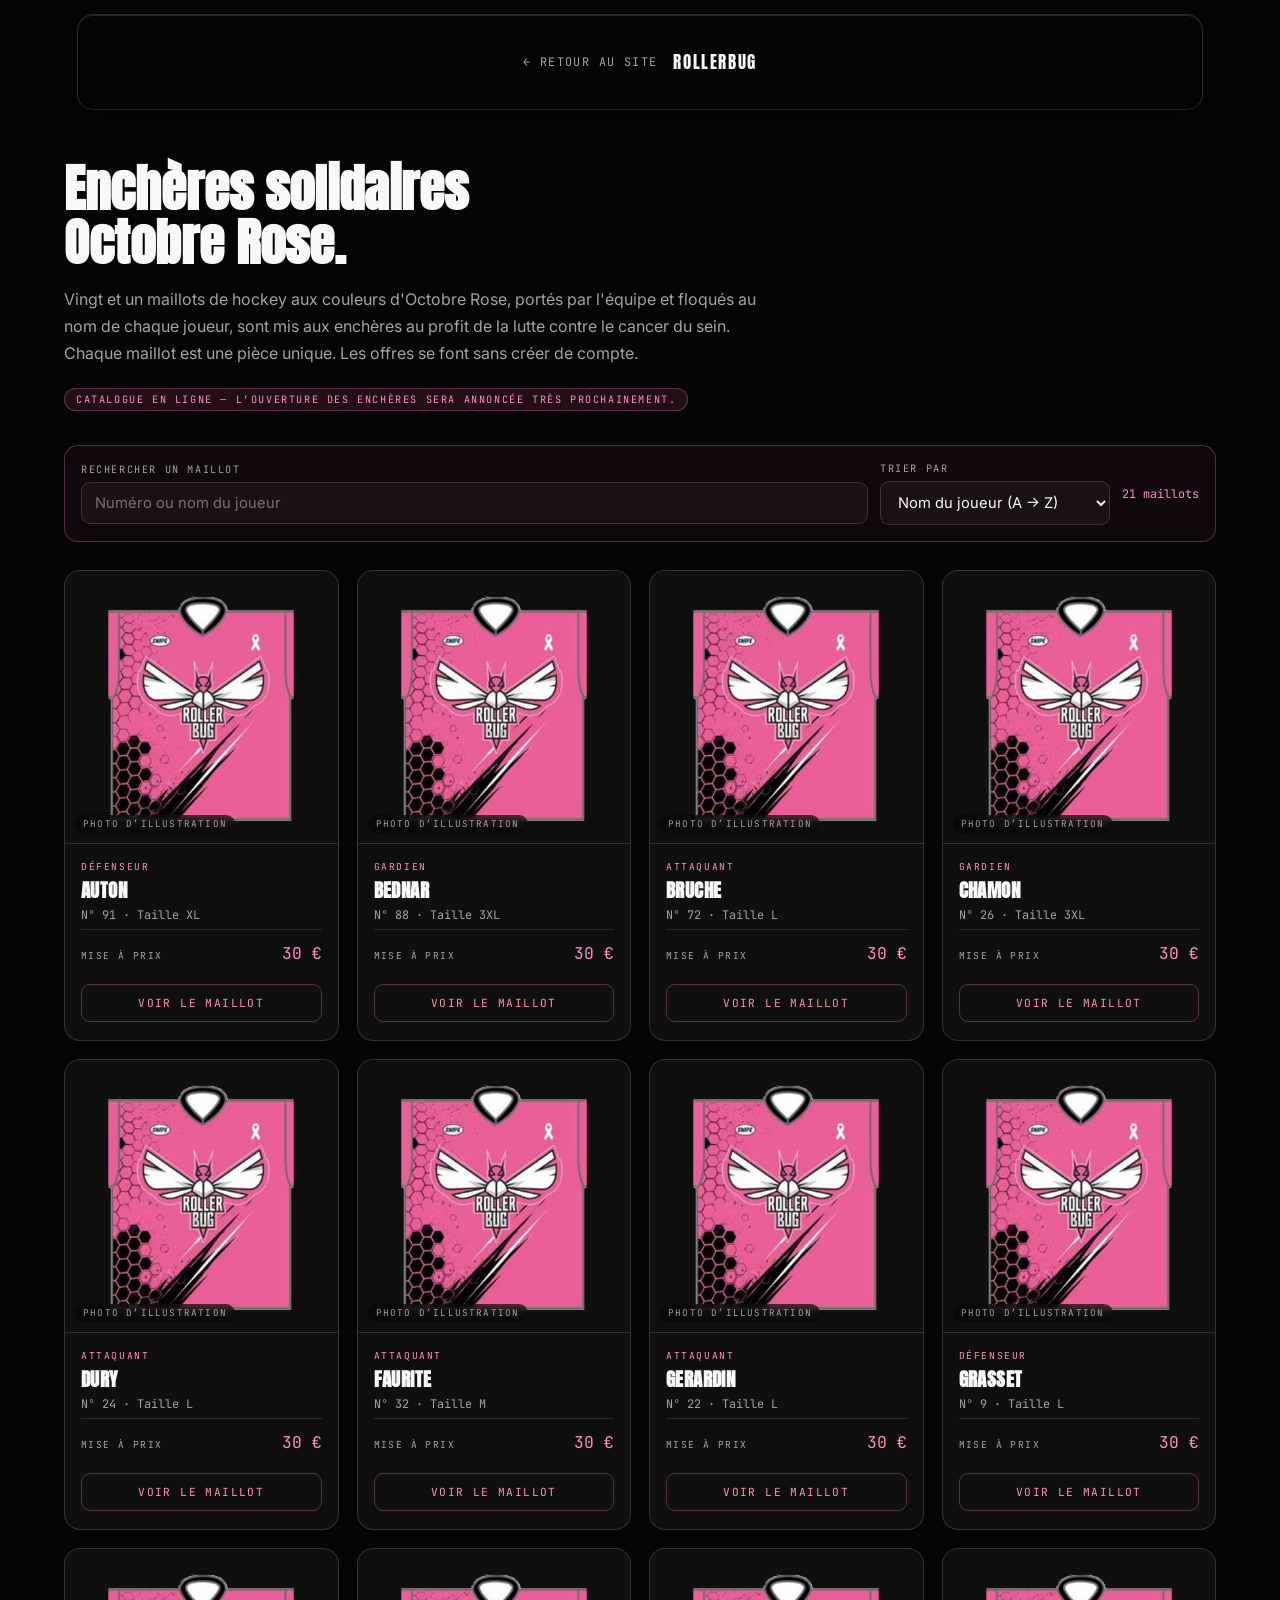
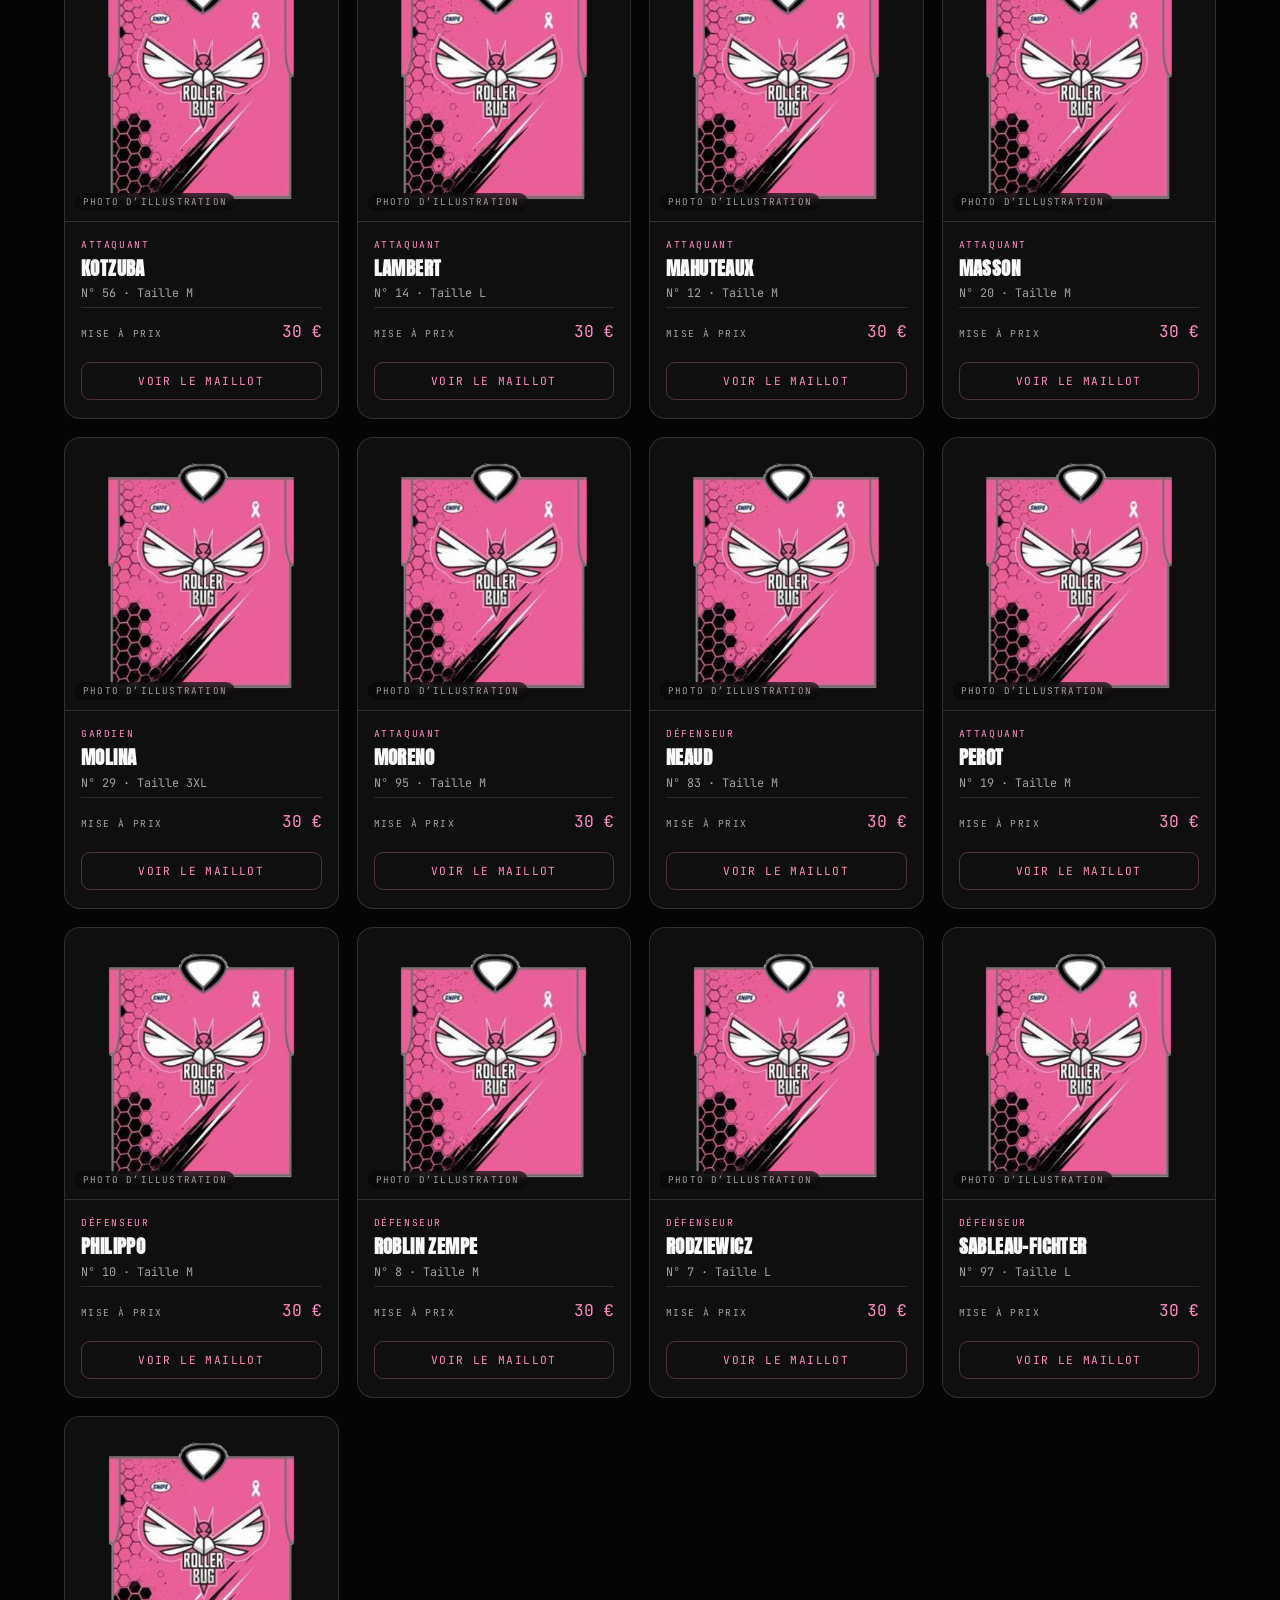
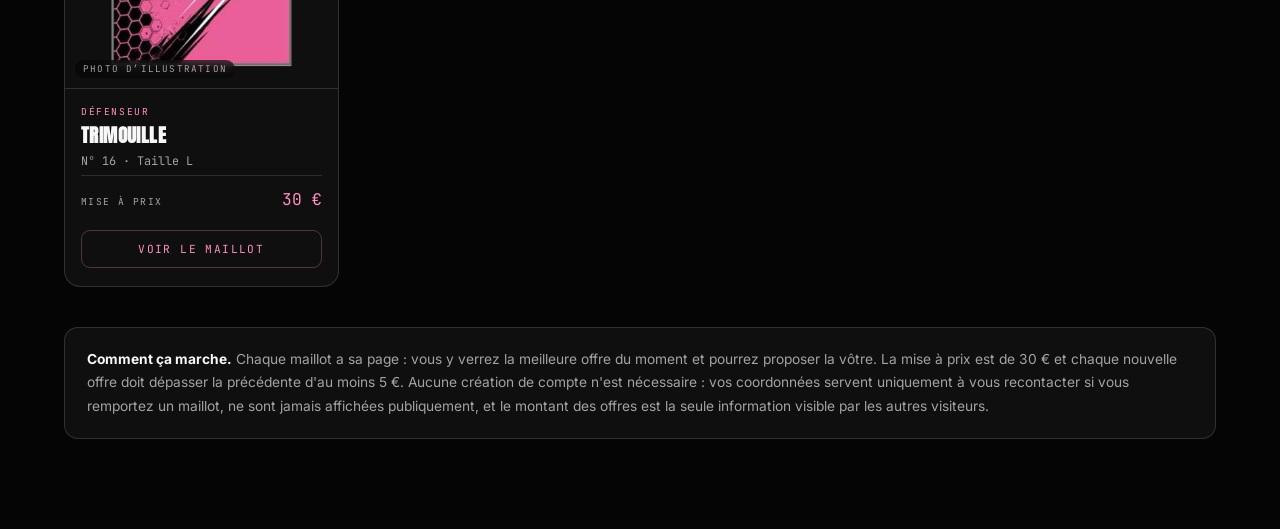
==== commit acab0eea: "Mise a jour du site - 25/10/2026 10:10:02,94" ====
--- a/octobre-rose/index.html
+++ b/octobre-rose/index.html
@@ -45,8 +45,8 @@
     <div class="or-champ" style="flex:0 1 230px;">
       <label for="orTri">Trier par</label>
       <select id="orTri">
+        <option value="nom">Nom du joueur (A → Z)</option>
         <option value="numero">Numéro croissant</option>
-        <option value="nom">Nom du joueur</option>
         <option value="offre-desc">Enchère la plus élevée</option>
         <option value="offre-asc">Enchère la moins élevée</option>
       </select>
@@ -54,32 +54,32 @@
     <span class="or-compte" id="orCompte">21 maillots</span>
   </div>
 
-  <!-- Contenu de secours : les 21 cartes écrites en dur, comme partout
-       ailleurs sur le site. Elles s'affichent telles quelles sans JavaScript,
-       et js/encheres-catalogue.js les remplace par les montants à jour.
+  <!-- Contenu de secours : les 21 cartes écrites en dur, dans l'ordre
+       alphabétique des joueurs — le même que celui appliqué ensuite par
+       js/encheres-catalogue.js, pour qu'il n'y ait aucun saut à l'affichage.
        À régénérer avec les données — ne pas modifier une carte à la main. -->
   <div class="or-grille" id="orGrille">
+      <a class="or-maillot" href="maillot.html?n=91"><div class="or-maillot-visuel" style="background-image:url(&quot;../images/octobre-rose/maillot-exemple.webp&quot;);" role="img" aria-label="Modèle du maillot Octobre Rose du Roller Bug"><span class="or-maillot-attente">Photo d’illustration</span></div><div class="or-maillot-corps"><span class="or-maillot-poste">Défenseur</span><h3 class="or-maillot-nom">AUTON</h3><span class="or-maillot-meta">N° 91 · Taille XL</span><div class="or-maillot-prix"><span class="or-maillot-prix-libelle">Mise à prix</span><span class="or-maillot-prix-valeur">30 €</span></div><span class="or-maillot-action">Voir le maillot</span></div></a>
+      <a class="or-maillot" href="maillot.html?n=88"><div class="or-maillot-visuel" style="background-image:url(&quot;../images/octobre-rose/maillot-exemple.webp&quot;);" role="img" aria-label="Modèle du maillot Octobre Rose du Roller Bug"><span class="or-maillot-attente">Photo d’illustration</span></div><div class="or-maillot-corps"><span class="or-maillot-poste">Gardien</span><h3 class="or-maillot-nom">BEDNAR</h3><span class="or-maillot-meta">N° 88 · Taille 3XL</span><div class="or-maillot-prix"><span class="or-maillot-prix-libelle">Mise à prix</span><span class="or-maillot-prix-valeur">30 €</span></div><span class="or-maillot-action">Voir le maillot</span></div></a>
+      <a class="or-maillot" href="maillot.html?n=72"><div class="or-maillot-visuel" style="background-image:url(&quot;../images/octobre-rose/maillot-exemple.webp&quot;);" role="img" aria-label="Modèle du maillot Octobre Rose du Roller Bug"><span class="or-maillot-attente">Photo d’illustration</span></div><div class="or-maillot-corps"><span class="or-maillot-poste">Attaquant</span><h3 class="or-maillot-nom">BRUCHE</h3><span class="or-maillot-meta">N° 72 · Taille L</span><div class="or-maillot-prix"><span class="or-maillot-prix-libelle">Mise à prix</span><span class="or-maillot-prix-valeur">30 €</span></div><span class="or-maillot-action">Voir le maillot</span></div></a>
+      <a class="or-maillot" href="maillot.html?n=26"><div class="or-maillot-visuel" style="background-image:url(&quot;../images/octobre-rose/maillot-exemple.webp&quot;);" role="img" aria-label="Modèle du maillot Octobre Rose du Roller Bug"><span class="or-maillot-attente">Photo d’illustration</span></div><div class="or-maillot-corps"><span class="or-maillot-poste">Gardien</span><h3 class="or-maillot-nom">CHAMON</h3><span class="or-maillot-meta">N° 26 · Taille 3XL</span><div class="or-maillot-prix"><span class="or-maillot-prix-libelle">Mise à prix</span><span class="or-maillot-prix-valeur">30 €</span></div><span class="or-maillot-action">Voir le maillot</span></div></a>
+      <a class="or-maillot" href="maillot.html?n=24"><div class="or-maillot-visuel" style="background-image:url(&quot;../images/octobre-rose/maillot-exemple.webp&quot;);" role="img" aria-label="Modèle du maillot Octobre Rose du Roller Bug"><span class="or-maillot-attente">Photo d’illustration</span></div><div class="or-maillot-corps"><span class="or-maillot-poste">Attaquant</span><h3 class="or-maillot-nom">DURY</h3><span class="or-maillot-meta">N° 24 · Taille L</span><div class="or-maillot-prix"><span class="or-maillot-prix-libelle">Mise à prix</span><span class="or-maillot-prix-valeur">30 €</span></div><span class="or-maillot-action">Voir le maillot</span></div></a>
+      <a class="or-maillot" href="maillot.html?n=32"><div class="or-maillot-visuel" style="background-image:url(&quot;../images/octobre-rose/maillot-exemple.webp&quot;);" role="img" aria-label="Modèle du maillot Octobre Rose du Roller Bug"><span class="or-maillot-attente">Photo d’illustration</span></div><div class="or-maillot-corps"><span class="or-maillot-poste">Attaquant</span><h3 class="or-maillot-nom">FAURITE</h3><span class="or-maillot-meta">N° 32 · Taille M</span><div class="or-maillot-prix"><span class="or-maillot-prix-libelle">Mise à prix</span><span class="or-maillot-prix-valeur">30 €</span></div><span class="or-maillot-action">Voir le maillot</span></div></a>
+      <a class="or-maillot" href="maillot.html?n=22"><div class="or-maillot-visuel" style="background-image:url(&quot;../images/octobre-rose/maillot-exemple.webp&quot;);" role="img" aria-label="Modèle du maillot Octobre Rose du Roller Bug"><span class="or-maillot-attente">Photo d’illustration</span></div><div class="or-maillot-corps"><span class="or-maillot-poste">Attaquant</span><h3 class="or-maillot-nom">GERARDIN</h3><span class="or-maillot-meta">N° 22 · Taille L</span><div class="or-maillot-prix"><span class="or-maillot-prix-libelle">Mise à prix</span><span class="or-maillot-prix-valeur">30 €</span></div><span class="or-maillot-action">Voir le maillot</span></div></a>
+      <a class="or-maillot" href="maillot.html?n=9"><div class="or-maillot-visuel" style="background-image:url(&quot;../images/octobre-rose/maillot-exemple.webp&quot;);" role="img" aria-label="Modèle du maillot Octobre Rose du Roller Bug"><span class="or-maillot-attente">Photo d’illustration</span></div><div class="or-maillot-corps"><span class="or-maillot-poste">Défenseur</span><h3 class="or-maillot-nom">GRASSET</h3><span class="or-maillot-meta">N° 9 · Taille L</span><div class="or-maillot-prix"><span class="or-maillot-prix-libelle">Mise à prix</span><span class="or-maillot-prix-valeur">30 €</span></div><span class="or-maillot-action">Voir le maillot</span></div></a>
+      <a class="or-maillot" href="maillot.html?n=56"><div class="or-maillot-visuel" style="background-image:url(&quot;../images/octobre-rose/maillot-exemple.webp&quot;);" role="img" aria-label="Modèle du maillot Octobre Rose du Roller Bug"><span class="or-maillot-attente">Photo d’illustration</span></div><div class="or-maillot-corps"><span class="or-maillot-poste">Attaquant</span><h3 class="or-maillot-nom">KOTZUBA</h3><span class="or-maillot-meta">N° 56 · Taille M</span><div class="or-maillot-prix"><span class="or-maillot-prix-libelle">Mise à prix</span><span class="or-maillot-prix-valeur">30 €</span></div><span class="or-maillot-action">Voir le maillot</span></div></a>
+      <a class="or-maillot" href="maillot.html?n=14"><div class="or-maillot-visuel" style="background-image:url(&quot;../images/octobre-rose/maillot-exemple.webp&quot;);" role="img" aria-label="Modèle du maillot Octobre Rose du Roller Bug"><span class="or-maillot-attente">Photo d’illustration</span></div><div class="or-maillot-corps"><span class="or-maillot-poste">Attaquant</span><h3 class="or-maillot-nom">LAMBERT</h3><span class="or-maillot-meta">N° 14 · Taille L</span><div class="or-maillot-prix"><span class="or-maillot-prix-libelle">Mise à prix</span><span class="or-maillot-prix-valeur">30 €</span></div><span class="or-maillot-action">Voir le maillot</span></div></a>
+      <a class="or-maillot" href="maillot.html?n=12"><div class="or-maillot-visuel" style="background-image:url(&quot;../images/octobre-rose/maillot-exemple.webp&quot;);" role="img" aria-label="Modèle du maillot Octobre Rose du Roller Bug"><span class="or-maillot-attente">Photo d’illustration</span></div><div class="or-maillot-corps"><span class="or-maillot-poste">Attaquant</span><h3 class="or-maillot-nom">MAHUTEAUX</h3><span class="or-maillot-meta">N° 12 · Taille M</span><div class="or-maillot-prix"><span class="or-maillot-prix-libelle">Mise à prix</span><span class="or-maillot-prix-valeur">30 €</span></div><span class="or-maillot-action">Voir le maillot</span></div></a>
+      <a class="or-maillot" href="maillot.html?n=20"><div class="or-maillot-visuel" style="background-image:url(&quot;../images/octobre-rose/maillot-exemple.webp&quot;);" role="img" aria-label="Modèle du maillot Octobre Rose du Roller Bug"><span class="or-maillot-attente">Photo d’illustration</span></div><div class="or-maillot-corps"><span class="or-maillot-poste">Attaquant</span><h3 class="or-maillot-nom">MASSON</h3><span class="or-maillot-meta">N° 20 · Taille M</span><div class="or-maillot-prix"><span class="or-maillot-prix-libelle">Mise à prix</span><span class="or-maillot-prix-valeur">30 €</span></div><span class="or-maillot-action">Voir le maillot</span></div></a>
+      <a class="or-maillot" href="maillot.html?n=29"><div class="or-maillot-visuel" style="background-image:url(&quot;../images/octobre-rose/maillot-exemple.webp&quot;);" role="img" aria-label="Modèle du maillot Octobre Rose du Roller Bug"><span class="or-maillot-attente">Photo d’illustration</span></div><div class="or-maillot-corps"><span class="or-maillot-poste">Gardien</span><h3 class="or-maillot-nom">MOLINA</h3><span class="or-maillot-meta">N° 29 · Taille 3XL</span><div class="or-maillot-prix"><span class="or-maillot-prix-libelle">Mise à prix</span><span class="or-maillot-prix-valeur">30 €</span></div><span class="or-maillot-action">Voir le maillot</span></div></a>
+      <a class="or-maillot" href="maillot.html?n=95"><div class="or-maillot-visuel" style="background-image:url(&quot;../images/octobre-rose/maillot-exemple.webp&quot;);" role="img" aria-label="Modèle du maillot Octobre Rose du Roller Bug"><span class="or-maillot-attente">Photo d’illustration</span></div><div class="or-maillot-corps"><span class="or-maillot-poste">Attaquant</span><h3 class="or-maillot-nom">MORENO</h3><span class="or-maillot-meta">N° 95 · Taille M</span><div class="or-maillot-prix"><span class="or-maillot-prix-libelle">Mise à prix</span><span class="or-maillot-prix-valeur">30 €</span></div><span class="or-maillot-action">Voir le maillot</span></div></a>
+      <a class="or-maillot" href="maillot.html?n=83"><div class="or-maillot-visuel" style="background-image:url(&quot;../images/octobre-rose/maillot-exemple.webp&quot;);" role="img" aria-label="Modèle du maillot Octobre Rose du Roller Bug"><span class="or-maillot-attente">Photo d’illustration</span></div><div class="or-maillot-corps"><span class="or-maillot-poste">Défenseur</span><h3 class="or-maillot-nom">NEAUD</h3><span class="or-maillot-meta">N° 83 · Taille M</span><div class="or-maillot-prix"><span class="or-maillot-prix-libelle">Mise à prix</span><span class="or-maillot-prix-valeur">30 €</span></div><span class="or-maillot-action">Voir le maillot</span></div></a>
+      <a class="or-maillot" href="maillot.html?n=19"><div class="or-maillot-visuel" style="background-image:url(&quot;../images/octobre-rose/maillot-exemple.webp&quot;);" role="img" aria-label="Modèle du maillot Octobre Rose du Roller Bug"><span class="or-maillot-attente">Photo d’illustration</span></div><div class="or-maillot-corps"><span class="or-maillot-poste">Attaquant</span><h3 class="or-maillot-nom">PEROT</h3><span class="or-maillot-meta">N° 19 · Taille M</span><div class="or-maillot-prix"><span class="or-maillot-prix-libelle">Mise à prix</span><span class="or-maillot-prix-valeur">30 €</span></div><span class="or-maillot-action">Voir le maillot</span></div></a>
+      <a class="or-maillot" href="maillot.html?n=10"><div class="or-maillot-visuel" style="background-image:url(&quot;../images/octobre-rose/maillot-exemple.webp&quot;);" role="img" aria-label="Modèle du maillot Octobre Rose du Roller Bug"><span class="or-maillot-attente">Photo d’illustration</span></div><div class="or-maillot-corps"><span class="or-maillot-poste">Défenseur</span><h3 class="or-maillot-nom">PHILIPPO</h3><span class="or-maillot-meta">N° 10 · Taille M</span><div class="or-maillot-prix"><span class="or-maillot-prix-libelle">Mise à prix</span><span class="or-maillot-prix-valeur">30 €</span></div><span class="or-maillot-action">Voir le maillot</span></div></a>
+      <a class="or-maillot" href="maillot.html?n=8"><div class="or-maillot-visuel" style="background-image:url(&quot;../images/octobre-rose/maillot-exemple.webp&quot;);" role="img" aria-label="Modèle du maillot Octobre Rose du Roller Bug"><span class="or-maillot-attente">Photo d’illustration</span></div><div class="or-maillot-corps"><span class="or-maillot-poste">Défenseur</span><h3 class="or-maillot-nom">ROBLIN ZEMPE</h3><span class="or-maillot-meta">N° 8 · Taille M</span><div class="or-maillot-prix"><span class="or-maillot-prix-libelle">Mise à prix</span><span class="or-maillot-prix-valeur">30 €</span></div><span class="or-maillot-action">Voir le maillot</span></div></a>
       <a class="or-maillot" href="maillot.html?n=7"><div class="or-maillot-visuel" style="background-image:url(&quot;../images/octobre-rose/maillot-exemple.webp&quot;);" role="img" aria-label="Modèle du maillot Octobre Rose du Roller Bug"><span class="or-maillot-attente">Photo d’illustration</span></div><div class="or-maillot-corps"><span class="or-maillot-poste">Défenseur</span><h3 class="or-maillot-nom">RODZIEWICZ</h3><span class="or-maillot-meta">N° 7 · Taille L</span><div class="or-maillot-prix"><span class="or-maillot-prix-libelle">Mise à prix</span><span class="or-maillot-prix-valeur">30 €</span></div><span class="or-maillot-action">Voir le maillot</span></div></a>
-      <a class="or-maillot" href="maillot.html?n=8"><div class="or-maillot-visuel" style="background-image:url(&quot;../images/octobre-rose/maillot-exemple.webp&quot;);" role="img" aria-label="Modèle du maillot Octobre Rose du Roller Bug"><span class="or-maillot-attente">Photo d’illustration</span></div><div class="or-maillot-corps"><span class="or-maillot-poste">Défenseur</span><h3 class="or-maillot-nom">ROBLIN ZEMPE</h3><span class="or-maillot-meta">N° 8 · Taille M</span><div class="or-maillot-prix"><span class="or-maillot-prix-libelle">Mise à prix</span><span class="or-maillot-prix-valeur">30 €</span></div><span class="or-maillot-action">Voir le maillot</span></div></a>
-      <a class="or-maillot" href="maillot.html?n=9"><div class="or-maillot-visuel" style="background-image:url(&quot;../images/octobre-rose/maillot-exemple.webp&quot;);" role="img" aria-label="Modèle du maillot Octobre Rose du Roller Bug"><span class="or-maillot-attente">Photo d’illustration</span></div><div class="or-maillot-corps"><span class="or-maillot-poste">Défenseur</span><h3 class="or-maillot-nom">GRASSET</h3><span class="or-maillot-meta">N° 9 · Taille L</span><div class="or-maillot-prix"><span class="or-maillot-prix-libelle">Mise à prix</span><span class="or-maillot-prix-valeur">30 €</span></div><span class="or-maillot-action">Voir le maillot</span></div></a>
-      <a class="or-maillot" href="maillot.html?n=10"><div class="or-maillot-visuel" style="background-image:url(&quot;../images/octobre-rose/maillot-exemple.webp&quot;);" role="img" aria-label="Modèle du maillot Octobre Rose du Roller Bug"><span class="or-maillot-attente">Photo d’illustration</span></div><div class="or-maillot-corps"><span class="or-maillot-poste">Défenseur</span><h3 class="or-maillot-nom">PHILIPPO</h3><span class="or-maillot-meta">N° 10 · Taille M</span><div class="or-maillot-prix"><span class="or-maillot-prix-libelle">Mise à prix</span><span class="or-maillot-prix-valeur">30 €</span></div><span class="or-maillot-action">Voir le maillot</span></div></a>
-      <a class="or-maillot" href="maillot.html?n=12"><div class="or-maillot-visuel" style="background-image:url(&quot;../images/octobre-rose/maillot-exemple.webp&quot;);" role="img" aria-label="Modèle du maillot Octobre Rose du Roller Bug"><span class="or-maillot-attente">Photo d’illustration</span></div><div class="or-maillot-corps"><span class="or-maillot-poste">Attaquant</span><h3 class="or-maillot-nom">MAHUTEAUX</h3><span class="or-maillot-meta">N° 12 · Taille M</span><div class="or-maillot-prix"><span class="or-maillot-prix-libelle">Mise à prix</span><span class="or-maillot-prix-valeur">30 €</span></div><span class="or-maillot-action">Voir le maillot</span></div></a>
-      <a class="or-maillot" href="maillot.html?n=14"><div class="or-maillot-visuel" style="background-image:url(&quot;../images/octobre-rose/maillot-exemple.webp&quot;);" role="img" aria-label="Modèle du maillot Octobre Rose du Roller Bug"><span class="or-maillot-attente">Photo d’illustration</span></div><div class="or-maillot-corps"><span class="or-maillot-poste">Attaquant</span><h3 class="or-maillot-nom">LAMBERT</h3><span class="or-maillot-meta">N° 14 · Taille L</span><div class="or-maillot-prix"><span class="or-maillot-prix-libelle">Mise à prix</span><span class="or-maillot-prix-valeur">30 €</span></div><span class="or-maillot-action">Voir le maillot</span></div></a>
+      <a class="or-maillot" href="maillot.html?n=97"><div class="or-maillot-visuel" style="background-image:url(&quot;../images/octobre-rose/maillot-exemple.webp&quot;);" role="img" aria-label="Modèle du maillot Octobre Rose du Roller Bug"><span class="or-maillot-attente">Photo d’illustration</span></div><div class="or-maillot-corps"><span class="or-maillot-poste">Défenseur</span><h3 class="or-maillot-nom">SABLEAU-FICHTER</h3><span class="or-maillot-meta">N° 97 · Taille L</span><div class="or-maillot-prix"><span class="or-maillot-prix-libelle">Mise à prix</span><span class="or-maillot-prix-valeur">30 €</span></div><span class="or-maillot-action">Voir le maillot</span></div></a>
       <a class="or-maillot" href="maillot.html?n=16"><div class="or-maillot-visuel" style="background-image:url(&quot;../images/octobre-rose/maillot-exemple.webp&quot;);" role="img" aria-label="Modèle du maillot Octobre Rose du Roller Bug"><span class="or-maillot-attente">Photo d’illustration</span></div><div class="or-maillot-corps"><span class="or-maillot-poste">Défenseur</span><h3 class="or-maillot-nom">TRIMOUILLE</h3><span class="or-maillot-meta">N° 16 · Taille L</span><div class="or-maillot-prix"><span class="or-maillot-prix-libelle">Mise à prix</span><span class="or-maillot-prix-valeur">30 €</span></div><span class="or-maillot-action">Voir le maillot</span></div></a>
-      <a class="or-maillot" href="maillot.html?n=19"><div class="or-maillot-visuel" style="background-image:url(&quot;../images/octobre-rose/maillot-exemple.webp&quot;);" role="img" aria-label="Modèle du maillot Octobre Rose du Roller Bug"><span class="or-maillot-attente">Photo d’illustration</span></div><div class="or-maillot-corps"><span class="or-maillot-poste">Attaquant</span><h3 class="or-maillot-nom">PEROT</h3><span class="or-maillot-meta">N° 19 · Taille M</span><div class="or-maillot-prix"><span class="or-maillot-prix-libelle">Mise à prix</span><span class="or-maillot-prix-valeur">30 €</span></div><span class="or-maillot-action">Voir le maillot</span></div></a>
-      <a class="or-maillot" href="maillot.html?n=20"><div class="or-maillot-visuel" style="background-image:url(&quot;../images/octobre-rose/maillot-exemple.webp&quot;);" role="img" aria-label="Modèle du maillot Octobre Rose du Roller Bug"><span class="or-maillot-attente">Photo d’illustration</span></div><div class="or-maillot-corps"><span class="or-maillot-poste">Attaquant</span><h3 class="or-maillot-nom">MASSON</h3><span class="or-maillot-meta">N° 20 · Taille M</span><div class="or-maillot-prix"><span class="or-maillot-prix-libelle">Mise à prix</span><span class="or-maillot-prix-valeur">30 €</span></div><span class="or-maillot-action">Voir le maillot</span></div></a>
-      <a class="or-maillot" href="maillot.html?n=22"><div class="or-maillot-visuel" style="background-image:url(&quot;../images/octobre-rose/maillot-exemple.webp&quot;);" role="img" aria-label="Modèle du maillot Octobre Rose du Roller Bug"><span class="or-maillot-attente">Photo d’illustration</span></div><div class="or-maillot-corps"><span class="or-maillot-poste">Attaquant</span><h3 class="or-maillot-nom">GERARDIN</h3><span class="or-maillot-meta">N° 22 · Taille L</span><div class="or-maillot-prix"><span class="or-maillot-prix-libelle">Mise à prix</span><span class="or-maillot-prix-valeur">30 €</span></div><span class="or-maillot-action">Voir le maillot</span></div></a>
-      <a class="or-maillot" href="maillot.html?n=24"><div class="or-maillot-visuel" style="background-image:url(&quot;../images/octobre-rose/maillot-exemple.webp&quot;);" role="img" aria-label="Modèle du maillot Octobre Rose du Roller Bug"><span class="or-maillot-attente">Photo d’illustration</span></div><div class="or-maillot-corps"><span class="or-maillot-poste">Attaquant</span><h3 class="or-maillot-nom">DURY</h3><span class="or-maillot-meta">N° 24 · Taille L</span><div class="or-maillot-prix"><span class="or-maillot-prix-libelle">Mise à prix</span><span class="or-maillot-prix-valeur">30 €</span></div><span class="or-maillot-action">Voir le maillot</span></div></a>
-      <a class="or-maillot" href="maillot.html?n=26"><div class="or-maillot-visuel" style="background-image:url(&quot;../images/octobre-rose/maillot-exemple.webp&quot;);" role="img" aria-label="Modèle du maillot Octobre Rose du Roller Bug"><span class="or-maillot-attente">Photo d’illustration</span></div><div class="or-maillot-corps"><span class="or-maillot-poste">Gardien</span><h3 class="or-maillot-nom">CHAMON</h3><span class="or-maillot-meta">N° 26 · Taille 3XL</span><div class="or-maillot-prix"><span class="or-maillot-prix-libelle">Mise à prix</span><span class="or-maillot-prix-valeur">30 €</span></div><span class="or-maillot-action">Voir le maillot</span></div></a>
-      <a class="or-maillot" href="maillot.html?n=29"><div class="or-maillot-visuel" style="background-image:url(&quot;../images/octobre-rose/maillot-exemple.webp&quot;);" role="img" aria-label="Modèle du maillot Octobre Rose du Roller Bug"><span class="or-maillot-attente">Photo d’illustration</span></div><div class="or-maillot-corps"><span class="or-maillot-poste">Gardien</span><h3 class="or-maillot-nom">MOLINA</h3><span class="or-maillot-meta">N° 29 · Taille 3XL</span><div class="or-maillot-prix"><span class="or-maillot-prix-libelle">Mise à prix</span><span class="or-maillot-prix-valeur">30 €</span></div><span class="or-maillot-action">Voir le maillot</span></div></a>
-      <a class="or-maillot" href="maillot.html?n=32"><div class="or-maillot-visuel" style="background-image:url(&quot;../images/octobre-rose/maillot-exemple.webp&quot;);" role="img" aria-label="Modèle du maillot Octobre Rose du Roller Bug"><span class="or-maillot-attente">Photo d’illustration</span></div><div class="or-maillot-corps"><span class="or-maillot-poste">Attaquant</span><h3 class="or-maillot-nom">FAURITE</h3><span class="or-maillot-meta">N° 32 · Taille M</span><div class="or-maillot-prix"><span class="or-maillot-prix-libelle">Mise à prix</span><span class="or-maillot-prix-valeur">30 €</span></div><span class="or-maillot-action">Voir le maillot</span></div></a>
-      <a class="or-maillot" href="maillot.html?n=56"><div class="or-maillot-visuel" style="background-image:url(&quot;../images/octobre-rose/maillot-exemple.webp&quot;);" role="img" aria-label="Modèle du maillot Octobre Rose du Roller Bug"><span class="or-maillot-attente">Photo d’illustration</span></div><div class="or-maillot-corps"><span class="or-maillot-poste">Attaquant</span><h3 class="or-maillot-nom">KOTZUBA</h3><span class="or-maillot-meta">N° 56 · Taille M</span><div class="or-maillot-prix"><span class="or-maillot-prix-libelle">Mise à prix</span><span class="or-maillot-prix-valeur">30 €</span></div><span class="or-maillot-action">Voir le maillot</span></div></a>
-      <a class="or-maillot" href="maillot.html?n=72"><div class="or-maillot-visuel" style="background-image:url(&quot;../images/octobre-rose/maillot-exemple.webp&quot;);" role="img" aria-label="Modèle du maillot Octobre Rose du Roller Bug"><span class="or-maillot-attente">Photo d’illustration</span></div><div class="or-maillot-corps"><span class="or-maillot-poste">Attaquant</span><h3 class="or-maillot-nom">BRUCHE</h3><span class="or-maillot-meta">N° 72 · Taille L</span><div class="or-maillot-prix"><span class="or-maillot-prix-libelle">Mise à prix</span><span class="or-maillot-prix-valeur">30 €</span></div><span class="or-maillot-action">Voir le maillot</span></div></a>
-      <a class="or-maillot" href="maillot.html?n=83"><div class="or-maillot-visuel" style="background-image:url(&quot;../images/octobre-rose/maillot-exemple.webp&quot;);" role="img" aria-label="Modèle du maillot Octobre Rose du Roller Bug"><span class="or-maillot-attente">Photo d’illustration</span></div><div class="or-maillot-corps"><span class="or-maillot-poste">Défenseur</span><h3 class="or-maillot-nom">NEAUD</h3><span class="or-maillot-meta">N° 83 · Taille M</span><div class="or-maillot-prix"><span class="or-maillot-prix-libelle">Mise à prix</span><span class="or-maillot-prix-valeur">30 €</span></div><span class="or-maillot-action">Voir le maillot</span></div></a>
-      <a class="or-maillot" href="maillot.html?n=88"><div class="or-maillot-visuel" style="background-image:url(&quot;../images/octobre-rose/maillot-exemple.webp&quot;);" role="img" aria-label="Modèle du maillot Octobre Rose du Roller Bug"><span class="or-maillot-attente">Photo d’illustration</span></div><div class="or-maillot-corps"><span class="or-maillot-poste">Gardien</span><h3 class="or-maillot-nom">BEDNAR</h3><span class="or-maillot-meta">N° 88 · Taille 3XL</span><div class="or-maillot-prix"><span class="or-maillot-prix-libelle">Mise à prix</span><span class="or-maillot-prix-valeur">30 €</span></div><span class="or-maillot-action">Voir le maillot</span></div></a>
-      <a class="or-maillot" href="maillot.html?n=91"><div class="or-maillot-visuel" style="background-image:url(&quot;../images/octobre-rose/maillot-exemple.webp&quot;);" role="img" aria-label="Modèle du maillot Octobre Rose du Roller Bug"><span class="or-maillot-attente">Photo d’illustration</span></div><div class="or-maillot-corps"><span class="or-maillot-poste">Défenseur</span><h3 class="or-maillot-nom">AUTON</h3><span class="or-maillot-meta">N° 91 · Taille XL</span><div class="or-maillot-prix"><span class="or-maillot-prix-libelle">Mise à prix</span><span class="or-maillot-prix-valeur">30 €</span></div><span class="or-maillot-action">Voir le maillot</span></div></a>
-      <a class="or-maillot" href="maillot.html?n=95"><div class="or-maillot-visuel" style="background-image:url(&quot;../images/octobre-rose/maillot-exemple.webp&quot;);" role="img" aria-label="Modèle du maillot Octobre Rose du Roller Bug"><span class="or-maillot-attente">Photo d’illustration</span></div><div class="or-maillot-corps"><span class="or-maillot-poste">Attaquant</span><h3 class="or-maillot-nom">MORENO</h3><span class="or-maillot-meta">N° 95 · Taille M</span><div class="or-maillot-prix"><span class="or-maillot-prix-libelle">Mise à prix</span><span class="or-maillot-prix-valeur">30 €</span></div><span class="or-maillot-action">Voir le maillot</span></div></a>
-      <a class="or-maillot" href="maillot.html?n=97"><div class="or-maillot-visuel" style="background-image:url(&quot;../images/octobre-rose/maillot-exemple.webp&quot;);" role="img" aria-label="Modèle du maillot Octobre Rose du Roller Bug"><span class="or-maillot-attente">Photo d’illustration</span></div><div class="or-maillot-corps"><span class="or-maillot-poste">Défenseur</span><h3 class="or-maillot-nom">SABLEAU-FICHTER</h3><span class="or-maillot-meta">N° 97 · Taille L</span><div class="or-maillot-prix"><span class="or-maillot-prix-libelle">Mise à prix</span><span class="or-maillot-prix-valeur">30 €</span></div><span class="or-maillot-action">Voir le maillot</span></div></a>
     </div>
 
   <p class="or-vide" id="orVide" hidden>
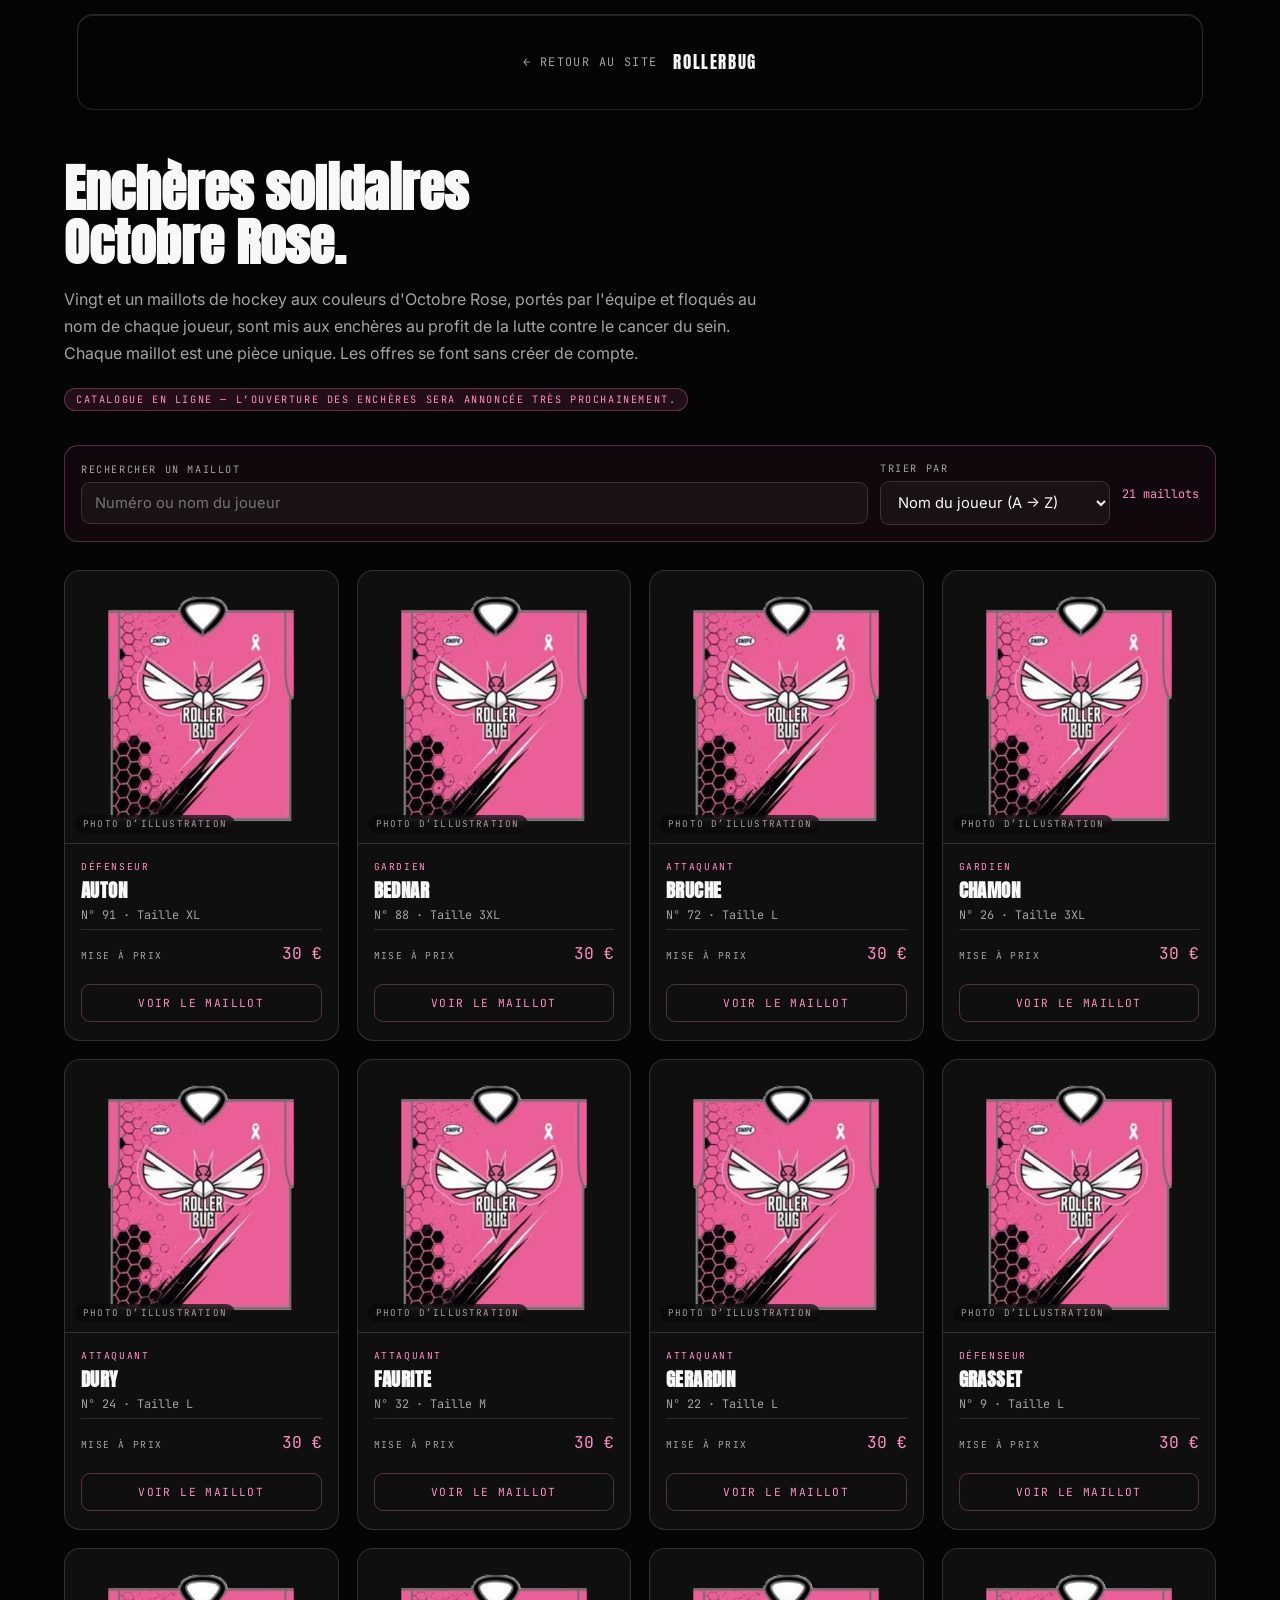
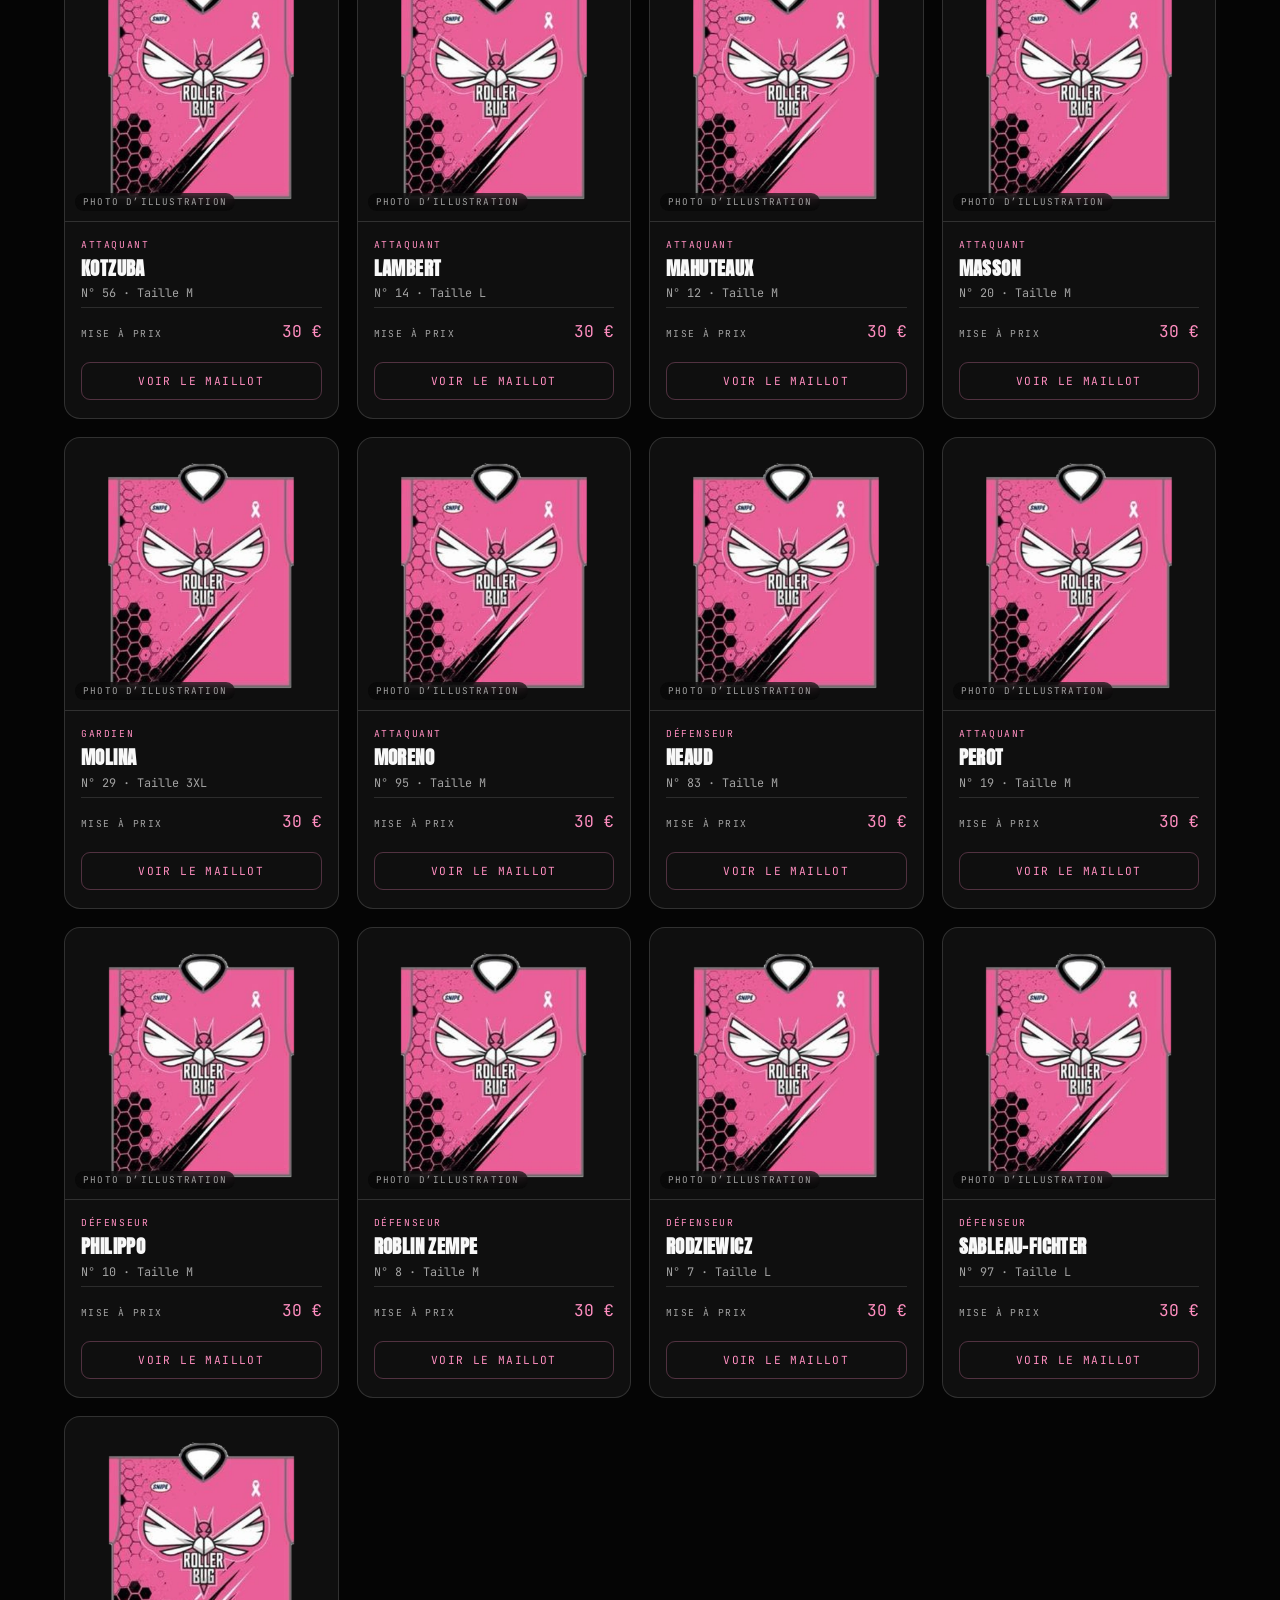
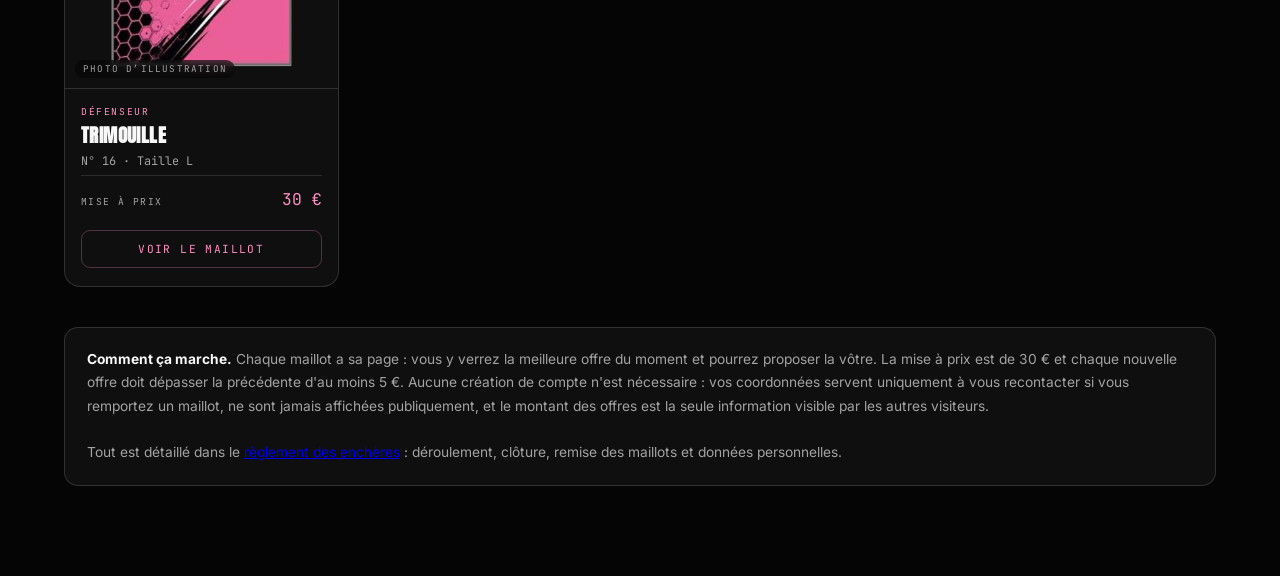
==== commit 88ba2b57: "Mise a jour du site - 25/10/2026 12:48:50,20" ====
--- a/octobre-rose/index.html
+++ b/octobre-rose/index.html
@@ -102,6 +102,10 @@
     coordonnées servent uniquement à vous recontacter si vous remportez un
     maillot, ne sont jamais affichées publiquement, et le montant des offres
     est la seule information visible par les autres visiteurs.
+    <br><br>
+    Tout est détaillé dans le <a href="reglement.html">règlement des
+    enchères</a> : déroulement, clôture, remise des maillots et données
+    personnelles.
   </div>
 
 </main>
--- a/css/encheres.css
+++ b/css/encheres.css
@@ -669,3 +669,103 @@
 .or-actions[hidden],
 .or-infos[hidden],
 .or-compteur[hidden]{ display:none !important; }
+
+/* ------------------------------------------------- règlement des enchères */
+
+.or-rgl-maj{
+  margin-top:14px;
+  font-family:'JetBrains Mono', monospace;
+  font-size:.7rem;
+  letter-spacing:1.2px;
+  text-transform:uppercase;
+  color:var(--ink-dim);
+}
+
+.or-rgl-sommaire{
+  margin-top:34px;
+  padding:22px 26px;
+  border-radius:14px;
+  border:1px solid var(--rose-bord);
+  background:rgba(233,83,155,.06);
+}
+/* Deux colonnes en grille plutôt qu'en « columns » : le multicolonnage
+   laissait la hauteur du <ol> à zéro et les articles débordaient du cadre.
+   La numérotation est donc reprise au compteur, puisque display:grid fait
+   disparaître les puces natives. */
+.or-rgl-sommaire ol{
+  margin:0;
+  padding:0;
+  list-style:none;
+  counter-reset:rgl;
+  display:grid;
+  grid-template-columns:repeat(2, minmax(0, 1fr));
+  /* Remplissage en colonne : 1 à 7 à gauche, 8 à 14 à droite. En
+     remplissage par ligne, la colonne de gauche n'aurait donné que les
+     numéros impairs — illisible pour un sommaire. */
+  grid-template-rows:repeat(7, auto);
+  grid-auto-flow:column;
+  column-gap:36px;
+  row-gap:2px;
+  font-size:.9rem;
+}
+.or-rgl-sommaire li{
+  counter-increment:rgl;
+  line-height:1.9;
+}
+.or-rgl-sommaire li::before{
+  content:counter(rgl) ". ";
+  color:var(--rose-clair);
+  font-family:'JetBrains Mono', monospace;
+  font-size:.78rem;
+}
+.or-rgl-sommaire a{ color:var(--ink-dim); text-decoration:none; }
+.or-rgl-sommaire a:hover{ color:var(--rose-clair); text-decoration:underline; }
+
+.or-rgl{ margin-top:42px; max-width:76ch; }
+
+.or-rgl article{
+  padding-top:30px;
+  /* Une ancre cliquée depuis le sommaire ne doit pas passer sous l'en-tête
+     collante : on réserve sa hauteur. */
+  scroll-margin-top:90px;
+}
+.or-rgl article + article{
+  margin-top:8px;
+  border-top:1px solid var(--glass-border);
+}
+.or-rgl h2{
+  font-family:'Anton', sans-serif;
+  font-size:1.22rem;
+  letter-spacing:.4px;
+  margin:0 0 14px;
+  color:var(--rose-clair);
+}
+.or-rgl p{
+  margin:0 0 13px;
+  color:var(--ink-dim);
+  line-height:1.8;
+  font-size:.95rem;
+}
+.or-rgl strong{ color:var(--ink); }
+.or-rgl a{ color:var(--rose-clair); }
+
+/* Les points que seul le bureau peut trancher. Volontairement voyants :
+   tant qu'il en reste un, la page ne doit pas être annoncée. */
+.or-rgl-vide{
+  display:inline-block;
+  padding:3px 9px;
+  border-radius:7px;
+  border:1px dashed var(--rose-clair);
+  background:rgba(233,83,155,.14);
+  color:var(--rose-clair);
+  font-size:.86rem;
+  line-height:1.6;
+}
+
+@media(max-width:700px){
+  .or-rgl-sommaire ol{
+    grid-template-columns:1fr;
+    grid-template-rows:none;
+    grid-auto-flow:row;
+  }
+}
